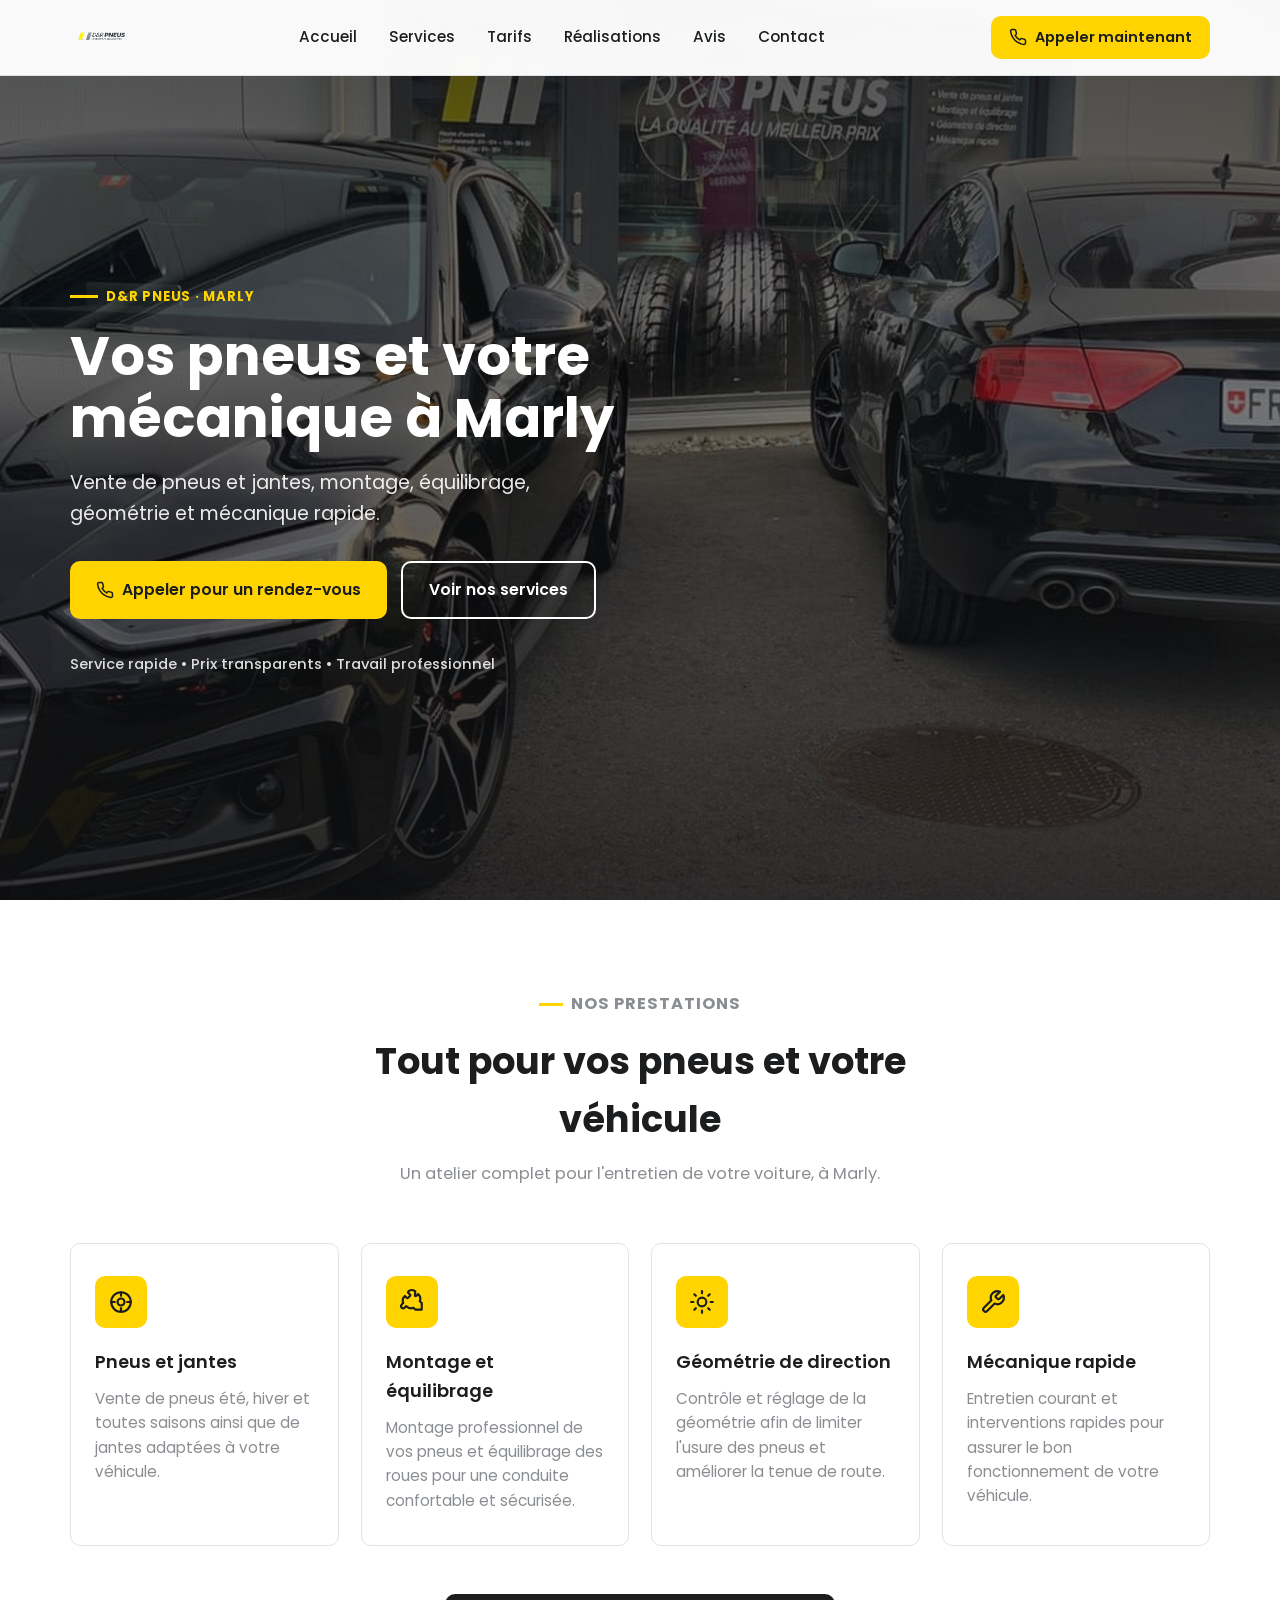
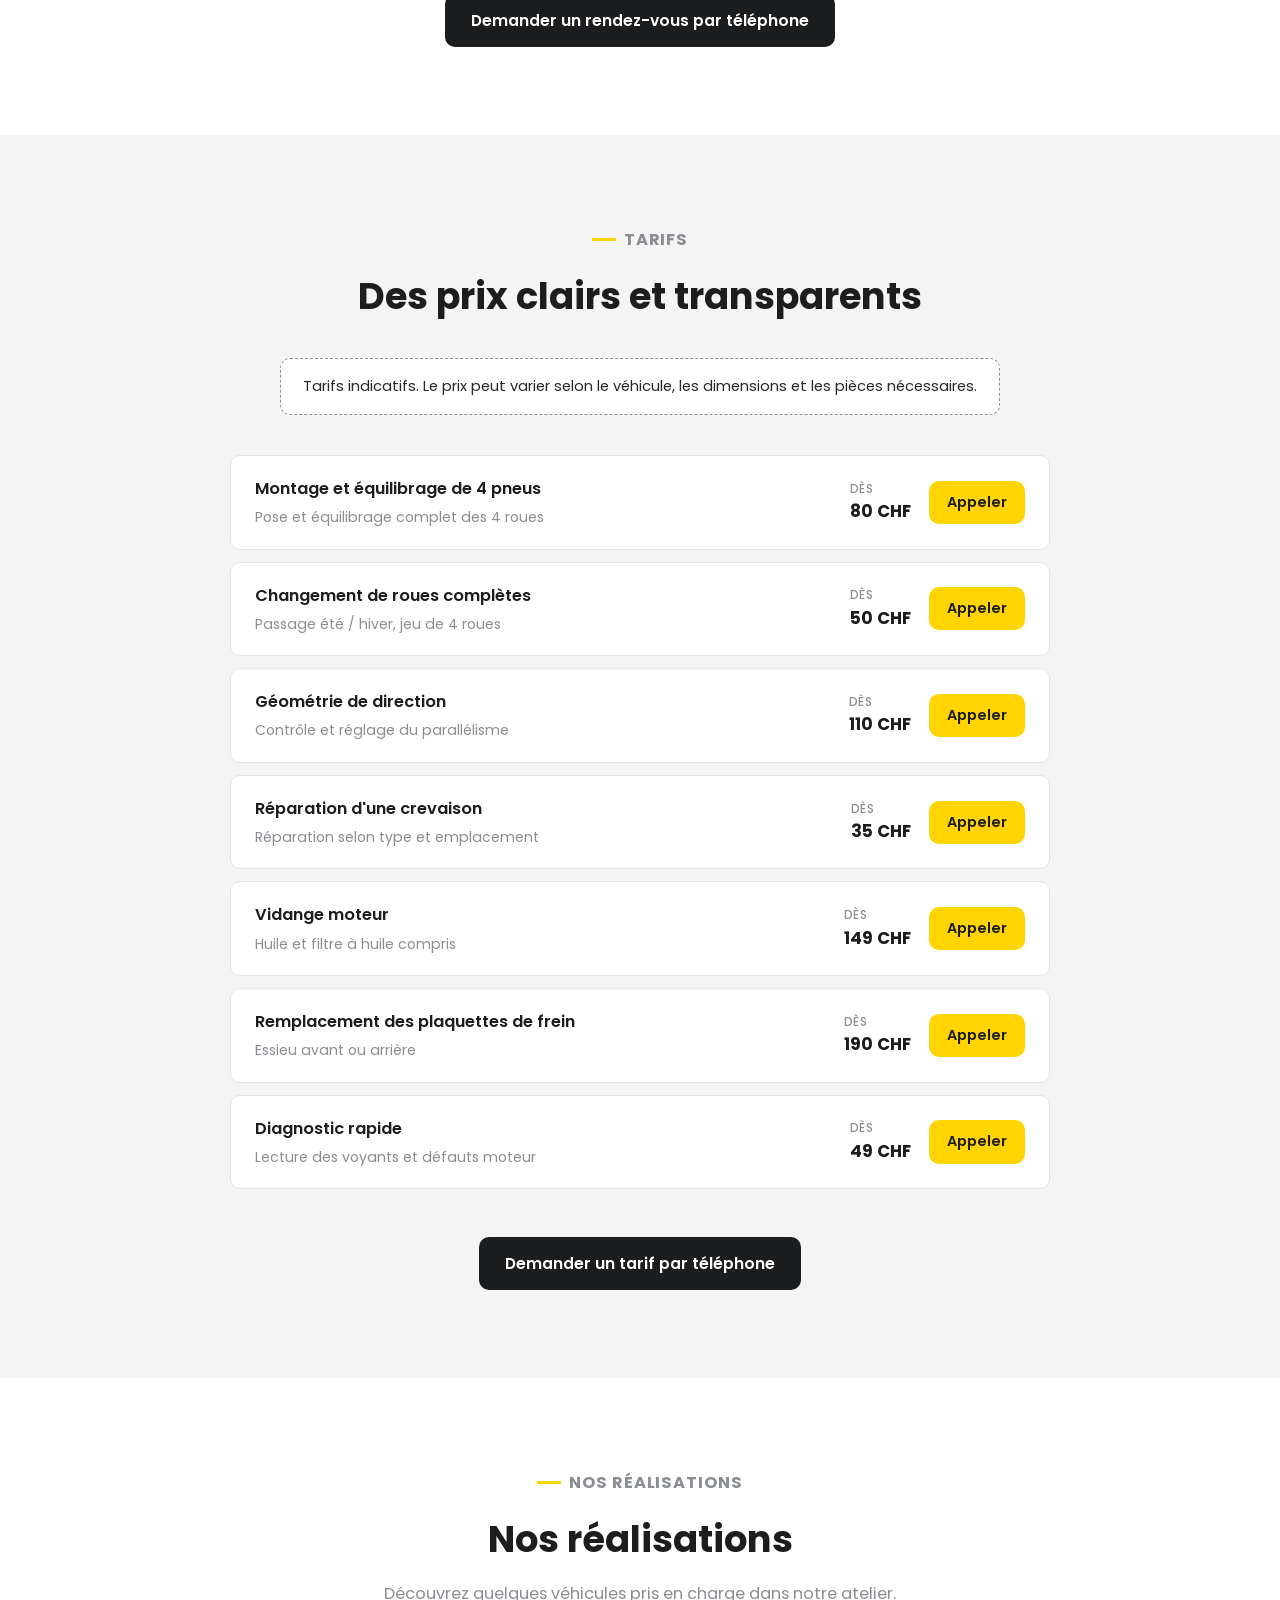
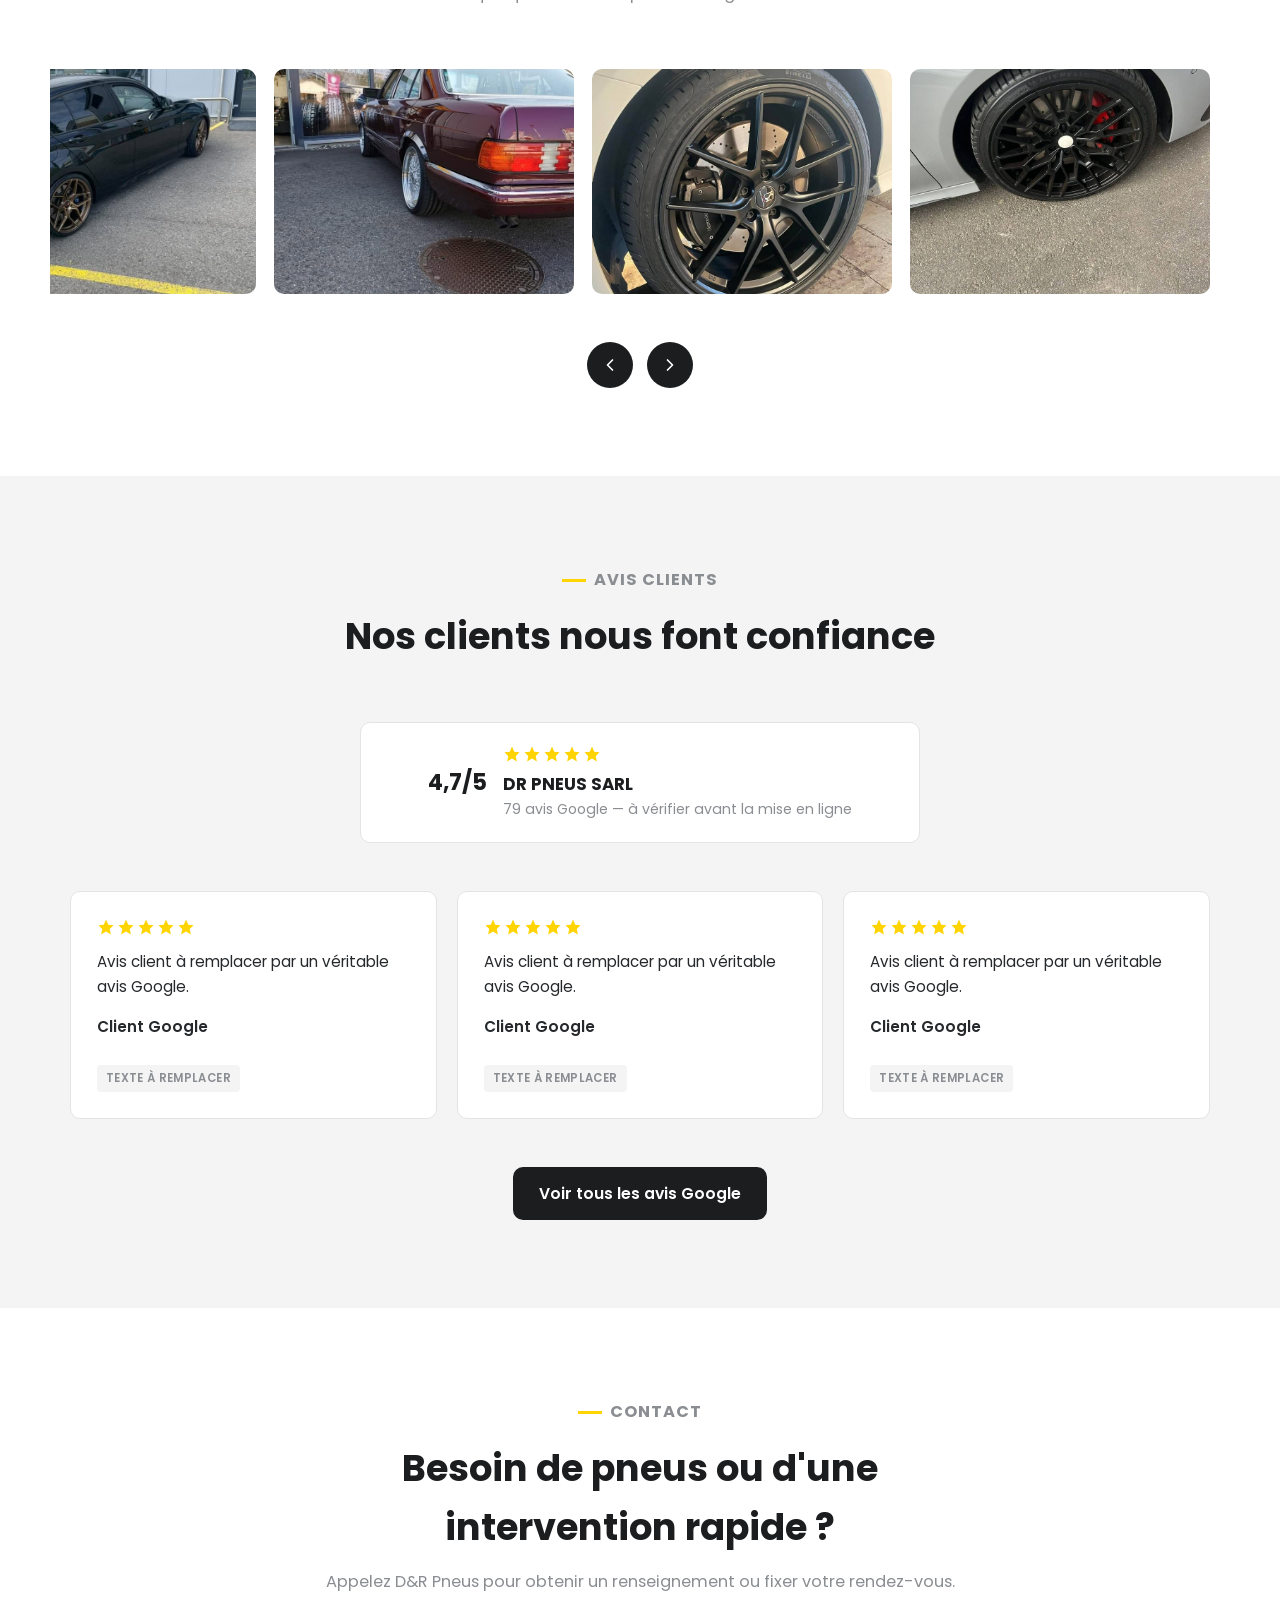
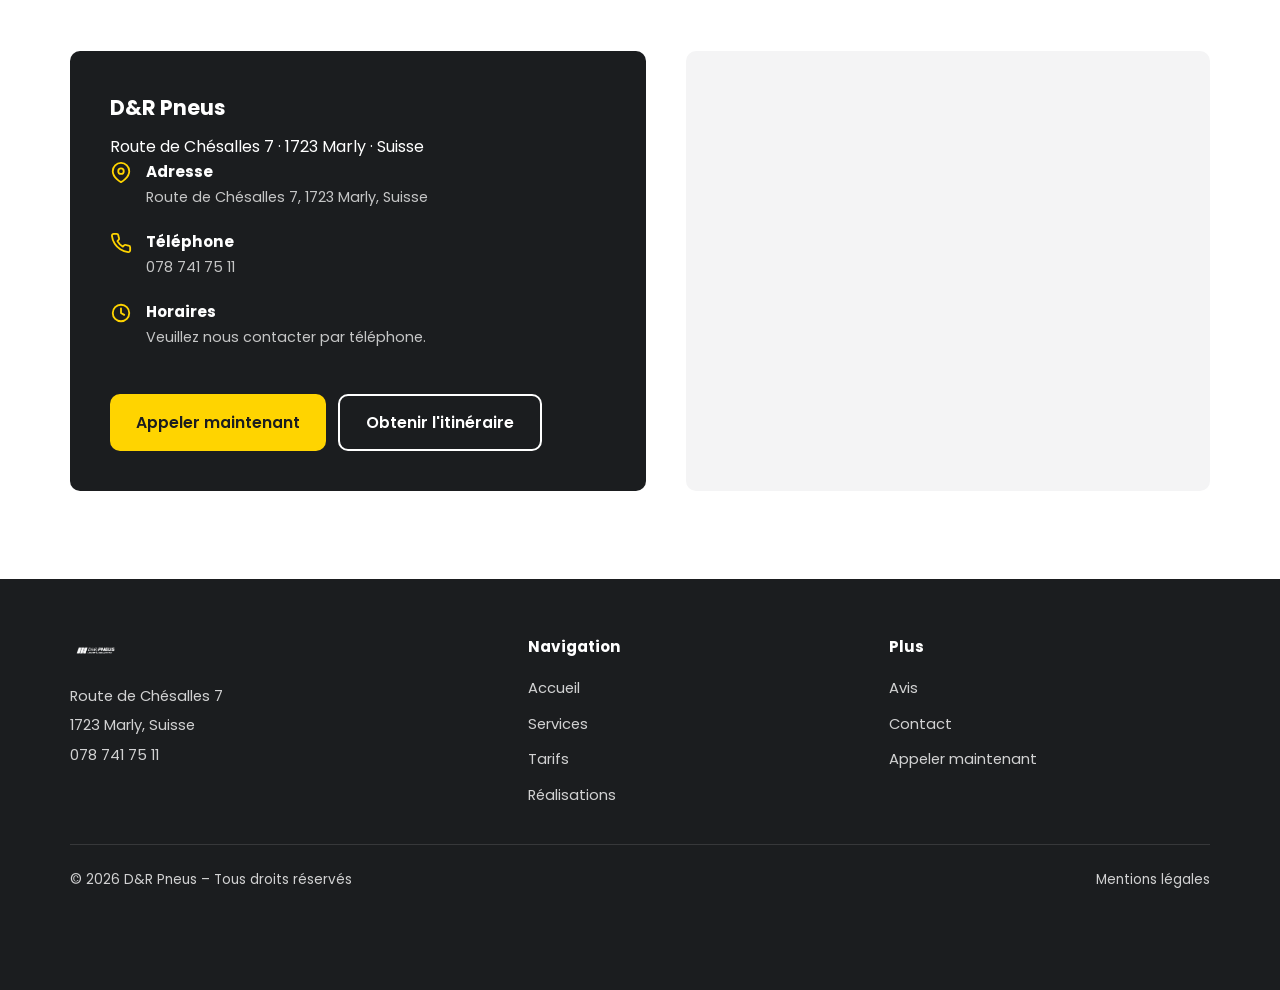
==== index.html @ 3a419ec5 "Add files via upload" ====
<!DOCTYPE html>
<html lang="fr">
<head>
  <meta charset="UTF-8">
  <meta name="viewport" content="width=device-width, initial-scale=1.0">

  <!-- ===================== SEO ===================== -->
  <title>D&amp;R Pneus Marly | Pneus, jantes, géométrie et mécanique</title>
  <meta name="description" content="D&R Pneus à Marly : vente de pneus et jantes, montage, équilibrage, géométrie de direction et mécanique rapide. Appelez pour prendre rendez-vous.">
  <meta name="robots" content="index, follow">
  <link rel="canonical" href="https://www.dr-pneus.ch/">

  <!-- Open Graph -->
  <meta property="og:type" content="business.business">
  <meta property="og:title" content="D&R Pneus Marly | Pneus, jantes, géométrie et mécanique">
  <meta property="og:description" content="Vente de pneus et jantes, montage, équilibrage, géométrie de direction et mécanique rapide à Marly (Fribourg).">
  <meta property="og:image" content="assets/images/atelier-dr-pneus.jpg">
  <meta property="og:locale" content="fr_CH">

  <!-- Favicon (à remplacer si besoin par un fichier dédié) -->
  <link rel="icon" href="assets/images/logo-dr-pneus.png" type="image/png">

  <!-- Polices : Poppins -->
  <link rel="preconnect" href="https://fonts.googleapis.com">
  <link rel="preconnect" href="https://fonts.gstatic.com" crossorigin>
  <link href="https://fonts.googleapis.com/css2?family=Poppins:wght@400;500;600;700&display=swap" rel="stylesheet">

  <link rel="stylesheet" href="styles.css">

  <!-- ===================== Schema.org (référencement local) ===================== -->
  <script type="application/ld+json">
  {
    "@context": "https://schema.org",
    "@type": "TireShop",
    "name": "D&R Pneus",
    "image": "assets/images/atelier-dr-pneus.jpg",
    "telephone": "+41787417511",
    "priceRange": "$$",
    "address": {
      "@type": "PostalAddress",
      "streetAddress": "Route de Chésalles 7",
      "postalCode": "1723",
      "addressLocality": "Marly",
      "addressCountry": "CH"
    },
    "areaServed": [
      { "@type": "City", "name": "Marly" },
      { "@type": "City", "name": "Fribourg" }
    ],
    "makesOffer": [
      { "@type": "Offer", "itemOffered": { "@type": "Service", "name": "Vente de pneus et jantes" } },
      { "@type": "Offer", "itemOffered": { "@type": "Service", "name": "Montage et équilibrage" } },
      { "@type": "Offer", "itemOffered": { "@type": "Service", "name": "Géométrie de direction" } },
      { "@type": "Offer", "itemOffered": { "@type": "Service", "name": "Mécanique rapide" } }
    ]
  }
  </script>
</head>
<body>

  <a href="#main" class="skip-link">Aller au contenu</a>

  <!-- ===================== EN-TÊTE ===================== -->
  <header class="site-header">
    <div class="container header-inner">
      <a href="#accueil" class="logo-link" aria-label="D&R Pneus - Accueil">
        <img src="assets/images/logo-dr-pneus.png" alt="Logo D&R Pneus - La qualité au meilleur prix" class="logo-img">
      </a>

      <nav class="main-nav" aria-label="Navigation principale">
        <a href="#accueil">Accueil</a>
        <a href="#services">Services</a>
        <a href="#tarifs">Tarifs</a>
        <a href="#realisations">Réalisations</a>
        <a href="#avis">Avis</a>
        <a href="#contact">Contact</a>
      </nav>

      <div class="header-actions">
        <a href="tel:+41787417511" class="btn btn-primary btn-small">
          <svg viewBox="0 0 24 24" fill="none" stroke="currentColor" stroke-width="2" stroke-linecap="round" stroke-linejoin="round"><path d="M22 16.92v3a2 2 0 0 1-2.18 2 19.79 19.79 0 0 1-8.63-3.07 19.5 19.5 0 0 1-6-6 19.79 19.79 0 0 1-3.07-8.67A2 2 0 0 1 4.11 2h3a2 2 0 0 1 2 1.72c.127.96.361 1.903.7 2.81a2 2 0 0 1-.45 2.11L8.09 9.91a16 16 0 0 0 6 6l1.27-1.27a2 2 0 0 1 2.11-.45c.907.339 1.85.573 2.81.7A2 2 0 0 1 22 16.92z"/></svg>
          Appeler maintenant
        </a>
        <button class="menu-toggle" id="menuToggle" aria-label="Ouvrir le menu" aria-expanded="false" aria-controls="mobileNav">
          <svg viewBox="0 0 24 24" fill="none" stroke="currentColor" stroke-width="2" stroke-linecap="round" stroke-linejoin="round"><line x1="3" y1="12" x2="21" y2="12"/><line x1="3" y1="6" x2="21" y2="6"/><line x1="3" y1="18" x2="21" y2="18"/></svg>
        </button>
      </div>
    </div>
  </header>

  <!-- Menu mobile plein écran -->
  <nav class="mobile-nav" id="mobileNav" aria-label="Navigation mobile">
    <ul>
      <li><a href="#accueil" class="mobile-nav-link">Accueil</a></li>
      <li><a href="#services" class="mobile-nav-link">Services</a></li>
      <li><a href="#tarifs" class="mobile-nav-link">Tarifs</a></li>
      <li><a href="#realisations" class="mobile-nav-link">Réalisations</a></li>
      <li><a href="#avis" class="mobile-nav-link">Avis</a></li>
      <li><a href="#contact" class="mobile-nav-link">Contact</a></li>
    </ul>
    <a href="tel:+41787417511" class="btn btn-primary btn-full">Prendre rendez-vous</a>
  </nav>

  <main id="main">

    <!-- ===================== 2. ACCUEIL / HERO ===================== -->
    <section class="hero" id="accueil">
      <div class="container">
        <div class="hero-content">
          <p class="hero-eyebrow">D&amp;R Pneus · Marly</p>
          <h1>Vos pneus et votre mécanique à Marly</h1>
          <p class="subtitle">Vente de pneus et jantes, montage, équilibrage, géométrie et mécanique rapide.</p>

          <div class="hero-buttons">
            <a href="tel:+41787417511" class="btn btn-primary">
              <svg viewBox="0 0 24 24" fill="none" stroke="currentColor" stroke-width="2" stroke-linecap="round" stroke-linejoin="round"><path d="M22 16.92v3a2 2 0 0 1-2.18 2 19.79 19.79 0 0 1-8.63-3.07 19.5 19.5 0 0 1-6-6 19.79 19.79 0 0 1-3.07-8.67A2 2 0 0 1 4.11 2h3a2 2 0 0 1 2 1.72c.127.96.361 1.903.7 2.81a2 2 0 0 1-.45 2.11L8.09 9.91a16 16 0 0 0 6 6l1.27-1.27a2 2 0 0 1 2.11-.45c.907.339 1.85.573 2.81.7A2 2 0 0 1 22 16.92z"/></svg>
              Appeler pour un rendez-vous
            </a>
            <a href="#services" class="btn btn-outline">Voir nos services</a>
          </div>

          <p class="hero-trust">Service rapide • Prix transparents • Travail professionnel</p>
        </div>
      </div>
    </section>

    <!-- ===================== 3. SERVICES ===================== -->
    <section class="section" id="services">
      <div class="container">
        <div class="section-header">
          <p class="section-eyebrow">Nos prestations</p>
          <h2>Tout pour vos pneus et votre véhicule</h2>
          <p>Un atelier complet pour l'entretien de votre voiture, à Marly.</p>
        </div>

        <div class="services-grid">

          <div class="service-card">
            <div class="service-icon">
              <svg viewBox="0 0 24 24" fill="none" stroke="currentColor" stroke-width="2" stroke-linecap="round" stroke-linejoin="round"><circle cx="12" cy="12" r="9"/><circle cx="12" cy="12" r="3.2"/><line x1="12" y1="3" x2="12" y2="6.3"/><line x1="12" y1="17.7" x2="12" y2="21"/><line x1="3" y1="12" x2="6.3" y2="12"/><line x1="17.7" y1="12" x2="21" y2="12"/></svg>
            </div>
            <h3>Pneus et jantes</h3>
            <p>Vente de pneus été, hiver et toutes saisons ainsi que de jantes adaptées à votre véhicule.</p>
          </div>

          <div class="service-card">
            <div class="service-icon">
              <svg viewBox="0 0 24 24" fill="none" stroke="currentColor" stroke-width="2" stroke-linecap="round" stroke-linejoin="round"><path d="M14.7 6.3a1 1 0 0 0 1.4 0l1.6-1.6a6 6 0 0 1 1.5 6.6L21 13v6h-6l-1.7-1.7a6 6 0 0 1-6.6-1.5L5.1 17.4a2 2 0 0 1-2.8-2.8l1.6-1.6a6 6 0 0 1 1.5-6.6L7.1 8a1 1 0 0 0 1.4 0l1.6-1.6a1 1 0 0 0 0-1.4L8.7 3.6a1 1 0 0 1 0-1.4 4.7 4.7 0 0 1 6.3 0z"/></svg>
            </div>
            <h3>Montage et équilibrage</h3>
            <p>Montage professionnel de vos pneus et équilibrage des roues pour une conduite confortable et sécurisée.</p>
          </div>

          <div class="service-card">
            <div class="service-icon">
              <svg viewBox="0 0 24 24" fill="none" stroke="currentColor" stroke-width="2" stroke-linecap="round" stroke-linejoin="round"><path d="M12 2v2"/><path d="M12 20v2"/><path d="M4.9 4.9l1.4 1.4"/><path d="M17.7 17.7l1.4 1.4"/><path d="M2 12h2"/><path d="M20 12h2"/><path d="M4.9 19.1l1.4-1.4"/><path d="M17.7 6.3l1.4-1.4"/><circle cx="12" cy="12" r="4"/></svg>
            </div>
            <h3>Géométrie de direction</h3>
            <p>Contrôle et réglage de la géométrie afin de limiter l'usure des pneus et améliorer la tenue de route.</p>
          </div>

          <div class="service-card">
            <div class="service-icon">
              <svg viewBox="0 0 24 24" fill="none" stroke="currentColor" stroke-width="2" stroke-linecap="round" stroke-linejoin="round"><path d="M14.7 6.3a1 1 0 0 0 0 1.4l1.6 1.6a1 1 0 0 0 1.4 0l3.77-3.77a6 6 0 0 1-7.94 7.94l-6.91 6.91a2.12 2.12 0 0 1-3-3l6.91-6.91a6 6 0 0 1 7.94-7.94l-3.76 3.76z"/></svg>
            </div>
            <h3>Mécanique rapide</h3>
            <p>Entretien courant et interventions rapides pour assurer le bon fonctionnement de votre véhicule.</p>
          </div>

        </div>

        <div class="section-footer-cta">
          <a href="tel:+41787417511" class="btn btn-dark">Demander un rendez-vous par téléphone</a>
        </div>
      </div>
    </section>

    <!-- ===================== 4. TARIFS ===================== -->
    <!--
      MODIFIER LES TARIFS ICI :
      Chaque prestation est une "pricing-item". Il suffit de changer le texte
      dans <h3>, <p> et <span class="pricing-price"> pour mettre à jour un prix.
    -->
    <section class="section section-alt" id="tarifs">
      <div class="container">
        <div class="section-header">
          <p class="section-eyebrow">Tarifs</p>
          <h2>Des prix clairs et transparents</h2>
        </div>

        <p class="pricing-note">Tarifs indicatifs. Le prix peut varier selon le véhicule, les dimensions et les pièces nécessaires.</p>

        <div class="pricing-list">

          <div class="pricing-item">
            <div class="pricing-item-info">
              <h3>Montage et équilibrage de 4 pneus</h3>
              <p>Pose et équilibrage complet des 4 roues</p>
            </div>
            <div class="pricing-item-right">
              <div class="pricing-price"><span>Dès</span>80 CHF</div>
              <a href="tel:+41787417511" class="btn btn-primary btn-small">Appeler</a>
            </div>
          </div>

          <div class="pricing-item">
            <div class="pricing-item-info">
              <h3>Changement de roues complètes</h3>
              <p>Passage été / hiver, jeu de 4 roues</p>
            </div>
            <div class="pricing-item-right">
              <div class="pricing-price"><span>Dès</span>50 CHF</div>
              <a href="tel:+41787417511" class="btn btn-primary btn-small">Appeler</a>
            </div>
          </div>

          <div class="pricing-item">
            <div class="pricing-item-info">
              <h3>Géométrie de direction</h3>
              <p>Contrôle et réglage du parallélisme</p>
            </div>
            <div class="pricing-item-right">
              <div class="pricing-price"><span>Dès</span>110 CHF</div>
              <a href="tel:+41787417511" class="btn btn-primary btn-small">Appeler</a>
            </div>
          </div>

          <div class="pricing-item">
            <div class="pricing-item-info">
              <h3>Réparation d'une crevaison</h3>
              <p>Réparation selon type et emplacement</p>
            </div>
            <div class="pricing-item-right">
              <div class="pricing-price"><span>Dès</span>35 CHF</div>
              <a href="tel:+41787417511" class="btn btn-primary btn-small">Appeler</a>
            </div>
          </div>

          <div class="pricing-item">
            <div class="pricing-item-info">
              <h3>Vidange moteur</h3>
              <p>Huile et filtre à huile compris</p>
            </div>
            <div class="pricing-item-right">
              <div class="pricing-price"><span>Dès</span>149 CHF</div>
              <a href="tel:+41787417511" class="btn btn-primary btn-small">Appeler</a>
            </div>
          </div>

          <div class="pricing-item">
            <div class="pricing-item-info">
              <h3>Remplacement des plaquettes de frein</h3>
              <p>Essieu avant ou arrière</p>
            </div>
            <div class="pricing-item-right">
              <div class="pricing-price"><span>Dès</span>190 CHF</div>
              <a href="tel:+41787417511" class="btn btn-primary btn-small">Appeler</a>
            </div>
          </div>

          <div class="pricing-item">
            <div class="pricing-item-info">
              <h3>Diagnostic rapide</h3>
              <p>Lecture des voyants et défauts moteur</p>
            </div>
            <div class="pricing-item-right">
              <div class="pricing-price"><span>Dès</span>49 CHF</div>
              <a href="tel:+41787417511" class="btn btn-primary btn-small">Appeler</a>
            </div>
          </div>

        </div>

        <div class="section-footer-cta">
          <a href="tel:+41787417511" class="btn btn-dark">Demander un tarif par téléphone</a>
        </div>
      </div>
    </section>

    <!-- ===================== 5. RÉALISATIONS (slider) ===================== -->
    <!--
      MODIFIER / AJOUTER DES PHOTOS :
      Ajoutez simplement une nouvelle "slide-item" avec une image dans
      assets/images/realisations/. Aucune autre modification n'est nécessaire.
    -->
    <section class="section slider-section" id="realisations">
      <div class="container">
        <div class="section-header">
          <p class="section-eyebrow">Nos réalisations</p>
          <h2>Nos réalisations</h2>
          <p>Découvrez quelques véhicules pris en charge dans notre atelier.</p>
        </div>
      </div>

      <div class="container slider-wrapper">
        <div class="slider-track" id="sliderTrack" tabindex="0" role="region" aria-label="Galerie de réalisations">
          <div class="slide-item"><img src="assets/images/realisations/realisation-01.jpg" alt="Véhicule pris en charge chez D&R Pneus - réalisation 1" loading="lazy" width="600" height="450"></div>
          <div class="slide-item"><img src="assets/images/realisations/realisation-02.jpg" alt="Véhicule pris en charge chez D&R Pneus - réalisation 2" loading="lazy" width="600" height="450"></div>
          <div class="slide-item"><img src="assets/images/realisations/realisation-03.jpg" alt="Véhicule pris en charge chez D&R Pneus - réalisation 3" loading="lazy" width="600" height="450"></div>
          <div class="slide-item"><img src="assets/images/realisations/realisation-04.jpg" alt="Véhicule pris en charge chez D&R Pneus - réalisation 4" loading="lazy" width="600" height="450"></div>
          <div class="slide-item"><img src="assets/images/realisations/realisation-05.jpg" alt="Véhicule pris en charge chez D&R Pneus - réalisation 5" loading="lazy" width="600" height="450"></div>
          <div class="slide-item"><img src="assets/images/realisations/realisation-06.jpg" alt="Véhicule pris en charge chez D&R Pneus - réalisation 6" loading="lazy" width="600" height="450"></div>
          <div class="slide-item"><img src="assets/images/realisations/realisation-07.jpg" alt="Véhicule pris en charge chez D&R Pneus - réalisation 7" loading="lazy" width="600" height="450"></div>
          <div class="slide-item"><img src="assets/images/realisations/realisation-08.jpg" alt="Véhicule pris en charge chez D&R Pneus - réalisation 8" loading="lazy" width="600" height="450"></div>
          <div class="slide-item"><img src="assets/images/realisations/realisation-09.jpg" alt="Véhicule pris en charge chez D&R Pneus - réalisation 9" loading="lazy" width="600" height="450"></div>
          <div class="slide-item"><img src="assets/images/realisations/realisation-10.jpg" alt="Véhicule pris en charge chez D&R Pneus - réalisation 10" loading="lazy" width="600" height="450"></div>
          <div class="slide-item"><img src="assets/images/realisations/realisation-11.jpg" alt="Véhicule pris en charge chez D&R Pneus - réalisation 11" loading="lazy" width="600" height="450"></div>
          <div class="slide-item"><img src="assets/images/realisations/realisation-12.jpg" alt="Véhicule pris en charge chez D&R Pneus - réalisation 12" loading="lazy" width="600" height="450"></div>
          <div class="slide-item"><img src="assets/images/realisations/realisation-13.jpg" alt="Véhicule pris en charge chez D&R Pneus - réalisation 13" loading="lazy" width="600" height="450"></div>
          <div class="slide-item"><img src="assets/images/realisations/realisation-14.jpg" alt="Véhicule pris en charge chez D&R Pneus - réalisation 14" loading="lazy" width="600" height="450"></div>
        </div>

        <div class="slider-arrows">
          <button class="slider-arrow" id="sliderPrev" aria-label="Photo précédente">
            <svg viewBox="0 0 24 24" fill="none" stroke="currentColor" stroke-width="2" stroke-linecap="round" stroke-linejoin="round"><polyline points="15 18 9 12 15 6"/></svg>
          </button>
          <button class="slider-arrow" id="sliderNext" aria-label="Photo suivante">
            <svg viewBox="0 0 24 24" fill="none" stroke="currentColor" stroke-width="2" stroke-linecap="round" stroke-linejoin="round"><polyline points="9 18 15 12 9 6"/></svg>
          </button>
        </div>
      </div>
    </section>

    <!-- ===================== 6. AVIS GOOGLE ===================== -->
    <!--
      MODIFIER LES AVIS GOOGLE :
      Le bloc "reviews-summary" (nom, note, nombre d'avis) et le lien
      GOOGLE_REVIEWS_URL (dans script.js) doivent être vérifiés avant la mise en ligne.
      Les 3 cartes ci-dessous sont des textes temporaires à remplacer par de vrais avis.
    -->
    <section class="section section-alt" id="avis">
      <div class="container">
        <div class="section-header">
          <p class="section-eyebrow">Avis clients</p>
          <h2>Nos clients nous font confiance</h2>
        </div>

        <div class="reviews-summary">
          <div class="reviews-score">4,7/5</div>
          <div>
            <div class="stars" aria-hidden="true">
              <svg viewBox="0 0 24 24" fill="currentColor"><polygon points="12 2 15 9 22 9.5 17 14.5 18.5 22 12 18 5.5 22 7 14.5 2 9.5 9 9"/></svg>
              <svg viewBox="0 0 24 24" fill="currentColor"><polygon points="12 2 15 9 22 9.5 17 14.5 18.5 22 12 18 5.5 22 7 14.5 2 9.5 9 9"/></svg>
              <svg viewBox="0 0 24 24" fill="currentColor"><polygon points="12 2 15 9 22 9.5 17 14.5 18.5 22 12 18 5.5 22 7 14.5 2 9.5 9 9"/></svg>
              <svg viewBox="0 0 24 24" fill="currentColor"><polygon points="12 2 15 9 22 9.5 17 14.5 18.5 22 12 18 5.5 22 7 14.5 2 9.5 9 9"/></svg>
              <svg viewBox="0 0 24 24" fill="currentColor"><polygon points="12 2 15 9 22 9.5 17 14.5 18.5 22 12 18 5.5 22 7 14.5 2 9.5 9 9"/></svg>
            </div>
            <p class="reviews-summary-name">DR PNEUS SARL</p>
            <p class="reviews-summary-sub">79 avis Google — à vérifier avant la mise en ligne</p>
          </div>
        </div>

        <div class="reviews-grid">

          <div class="review-card">
            <div class="stars" aria-hidden="true">
              <svg viewBox="0 0 24 24" fill="currentColor"><polygon points="12 2 15 9 22 9.5 17 14.5 18.5 22 12 18 5.5 22 7 14.5 2 9.5 9 9"/></svg>
              <svg viewBox="0 0 24 24" fill="currentColor"><polygon points="12 2 15 9 22 9.5 17 14.5 18.5 22 12 18 5.5 22 7 14.5 2 9.5 9 9"/></svg>
              <svg viewBox="0 0 24 24" fill="currentColor"><polygon points="12 2 15 9 22 9.5 17 14.5 18.5 22 12 18 5.5 22 7 14.5 2 9.5 9 9"/></svg>
              <svg viewBox="0 0 24 24" fill="currentColor"><polygon points="12 2 15 9 22 9.5 17 14.5 18.5 22 12 18 5.5 22 7 14.5 2 9.5 9 9"/></svg>
              <svg viewBox="0 0 24 24" fill="currentColor"><polygon points="12 2 15 9 22 9.5 17 14.5 18.5 22 12 18 5.5 22 7 14.5 2 9.5 9 9"/></svg>
            </div>
            <p>Avis client à remplacer par un véritable avis Google.</p>
            <p class="review-author">Client Google</p>
            <span class="review-placeholder-tag">Texte à remplacer</span>
          </div>

          <div class="review-card">
            <div class="stars" aria-hidden="true">
              <svg viewBox="0 0 24 24" fill="currentColor"><polygon points="12 2 15 9 22 9.5 17 14.5 18.5 22 12 18 5.5 22 7 14.5 2 9.5 9 9"/></svg>
              <svg viewBox="0 0 24 24" fill="currentColor"><polygon points="12 2 15 9 22 9.5 17 14.5 18.5 22 12 18 5.5 22 7 14.5 2 9.5 9 9"/></svg>
              <svg viewBox="0 0 24 24" fill="currentColor"><polygon points="12 2 15 9 22 9.5 17 14.5 18.5 22 12 18 5.5 22 7 14.5 2 9.5 9 9"/></svg>
              <svg viewBox="0 0 24 24" fill="currentColor"><polygon points="12 2 15 9 22 9.5 17 14.5 18.5 22 12 18 5.5 22 7 14.5 2 9.5 9 9"/></svg>
              <svg viewBox="0 0 24 24" fill="currentColor"><polygon points="12 2 15 9 22 9.5 17 14.5 18.5 22 12 18 5.5 22 7 14.5 2 9.5 9 9"/></svg>
            </div>
            <p>Avis client à remplacer par un véritable avis Google.</p>
            <p class="review-author">Client Google</p>
            <span class="review-placeholder-tag">Texte à remplacer</span>
          </div>

          <div class="review-card">
            <div class="stars" aria-hidden="true">
              <svg viewBox="0 0 24 24" fill="currentColor"><polygon points="12 2 15 9 22 9.5 17 14.5 18.5 22 12 18 5.5 22 7 14.5 2 9.5 9 9"/></svg>
              <svg viewBox="0 0 24 24" fill="currentColor"><polygon points="12 2 15 9 22 9.5 17 14.5 18.5 22 12 18 5.5 22 7 14.5 2 9.5 9 9"/></svg>
              <svg viewBox="0 0 24 24" fill="currentColor"><polygon points="12 2 15 9 22 9.5 17 14.5 18.5 22 12 18 5.5 22 7 14.5 2 9.5 9 9"/></svg>
              <svg viewBox="0 0 24 24" fill="currentColor"><polygon points="12 2 15 9 22 9.5 17 14.5 18.5 22 12 18 5.5 22 7 14.5 2 9.5 9 9"/></svg>
              <svg viewBox="0 0 24 24" fill="currentColor"><polygon points="12 2 15 9 22 9.5 17 14.5 18.5 22 12 18 5.5 22 7 14.5 2 9.5 9 9"/></svg>
            </div>
            <p>Avis client à remplacer par un véritable avis Google.</p>
            <p class="review-author">Client Google</p>
            <span class="review-placeholder-tag">Texte à remplacer</span>
          </div>

        </div>

        <div class="section-footer-cta">
          <a href="#" id="googleReviewsLink" class="btn btn-dark" target="_blank" rel="noopener">Voir tous les avis Google</a>
        </div>
      </div>
    </section>

    <!-- ===================== 7. CONTACT ===================== -->
    <section class="section" id="contact">
      <div class="container">
        <div class="section-header">
          <p class="section-eyebrow">Contact</p>
          <h2>Besoin de pneus ou d'une intervention rapide ?</h2>
          <p>Appelez D&amp;R Pneus pour obtenir un renseignement ou fixer votre rendez-vous.</p>
        </div>

        <div class="contact-grid">

          <div class="contact-info-card">
            <div>
              <h3>D&amp;R Pneus</h3>
              <p>Route de Chésalles 7 · 1723 Marly · Suisse</p>

              <div class="contact-detail">
                <svg viewBox="0 0 24 24" fill="none" stroke="currentColor" stroke-width="2" stroke-linecap="round" stroke-linejoin="round"><path d="M21 10c0 7-9 12-9 12s-9-5-9-12a9 9 0 0 1 18 0z"/><circle cx="12" cy="10" r="3"/></svg>
                <div>
                  <strong>Adresse</strong>
                  <span>Route de Chésalles 7, 1723 Marly, Suisse</span>
                </div>
              </div>

              <div class="contact-detail">
                <svg viewBox="0 0 24 24" fill="none" stroke="currentColor" stroke-width="2" stroke-linecap="round" stroke-linejoin="round"><path d="M22 16.92v3a2 2 0 0 1-2.18 2 19.79 19.79 0 0 1-8.63-3.07 19.5 19.5 0 0 1-6-6 19.79 19.79 0 0 1-3.07-8.67A2 2 0 0 1 4.11 2h3a2 2 0 0 1 2 1.72c.127.96.361 1.903.7 2.81a2 2 0 0 1-.45 2.11L8.09 9.91a16 16 0 0 0 6 6l1.27-1.27a2 2 0 0 1 2.11-.45c.907.339 1.85.573 2.81.7A2 2 0 0 1 22 16.92z"/></svg>
                <div>
                  <strong>Téléphone</strong>
                  <span>078 741 75 11</span>
                </div>
              </div>

              <!-- MODIFIER LES HORAIRES ICI -->
              <div class="contact-detail">
                <svg viewBox="0 0 24 24" fill="none" stroke="currentColor" stroke-width="2" stroke-linecap="round" stroke-linejoin="round"><circle cx="12" cy="12" r="9"/><polyline points="12 7 12 12 15.5 14"/></svg>
                <div>
                  <strong>Horaires</strong>
                  <span>Veuillez nous contacter par téléphone.</span>
                </div>
              </div>
            </div>

            <div class="contact-buttons">
              <a href="tel:+41787417511" class="btn btn-primary">Appeler maintenant</a>
              <a href="https://www.google.com/maps/dir/?api=1&destination=Route+de+Ch%C3%A9salles+7%2C+1723+Marly%2C+Suisse" target="_blank" rel="noopener" class="btn btn-outline">Obtenir l'itinéraire</a>
            </div>
          </div>

          <div class="contact-media">
            <!-- Carte Google Maps intégrée : remplacer la valeur src par l'URL d'intégration officielle du garage si besoin -->
            <iframe
              class="contact-map-frame"
              title="Localisation de D&R Pneus sur Google Maps"
              src="https://www.google.com/maps?q=Route+de+Ch%C3%A9salles+7,+1723+Marly,+Suisse&output=embed"
              loading="lazy"
              referrerpolicy="no-referrer-when-downgrade">
            </iframe>
          </div>

        </div>
      </div>
    </section>

  </main>

  <!-- ===================== 8. PIED DE PAGE ===================== -->
  <footer class="site-footer">
    <div class="container">
      <div class="footer-grid">

        <div class="footer-col footer-address">
          <img src="assets/images/logo-dr-pneus.png" alt="Logo D&R Pneus" class="footer-logo">
          <p>Route de Chésalles 7</p>
          <p>1723 Marly, Suisse</p>
          <p>078 741 75 11</p>
        </div>

        <div class="footer-col">
          <h4>Navigation</h4>
          <ul>
            <li><a href="#accueil">Accueil</a></li>
            <li><a href="#services">Services</a></li>
            <li><a href="#tarifs">Tarifs</a></li>
            <li><a href="#realisations">Réalisations</a></li>
          </ul>
        </div>

        <div class="footer-col">
          <h4>Plus</h4>
          <ul>
            <li><a href="#avis">Avis</a></li>
            <li><a href="#contact">Contact</a></li>
            <li><a href="tel:+41787417511">Appeler maintenant</a></li>
          </ul>
        </div>

      </div>

      <div class="footer-bottom">
        <p>© <span id="currentYear"></span> D&amp;R Pneus – Tous droits réservés</p>
        <a href="mentions-legales.html">Mentions légales</a>
      </div>
    </div>
  </footer>

  <!-- ===================== Bouton d'appel fixe (mobile) ===================== -->
  <div class="mobile-call-bar">
    <a href="tel:+41787417511" class="btn btn-primary btn-full">
      <svg viewBox="0 0 24 24" fill="none" stroke="currentColor" stroke-width="2" stroke-linecap="round" stroke-linejoin="round"><path d="M22 16.92v3a2 2 0 0 1-2.18 2 19.79 19.79 0 0 1-8.63-3.07 19.5 19.5 0 0 1-6-6 19.79 19.79 0 0 1-3.07-8.67A2 2 0 0 1 4.11 2h3a2 2 0 0 1 2 1.72c.127.96.361 1.903.7 2.81a2 2 0 0 1-.45 2.11L8.09 9.91a16 16 0 0 0 6 6l1.27-1.27a2 2 0 0 1 2.11-.45c.907.339 1.85.573 2.81.7A2 2 0 0 1 22 16.92z"/></svg>
      Appeler D&amp;R Pneus
    </a>
  </div>

  <script src="script.js"></script>
</body>
</html>
---- styles.css ----
/* ==========================================================================
   D&R PNEUS - Feuille de style principale
   Couleurs de marque : jaune vif, blanc, gris anthracite, gris clair
   ========================================================================== */

/* ---------- Variables globales (faciles à modifier) ---------- */
:root {
  --color-yellow: #FFD400;
  --color-yellow-dark: #E6BF00;
  --color-white: #FFFFFF;
  --color-dark: #1B1D1F;        /* anthracite / noir profond */
  --color-dark-soft: #26292C;   /* anthracite légèrement plus clair */
  --color-gray-light: #F4F4F5;  /* fond gris clair */
  --color-gray-mid: #8A8D91;    /* texte secondaire */
  --color-border: #E4E4E7;

  --font-main: 'Poppins', -apple-system, BlinkMacSystemFont, 'Segoe UI', sans-serif;

  --radius: 10px;
  --shadow: 0 8px 24px rgba(0, 0, 0, 0.08);
  --header-height: 76px;

  --max-width: 1180px;
}

/* ---------- Reset ---------- */
* {
  margin: 0;
  padding: 0;
  box-sizing: border-box;
}

html {
  scroll-behavior: smooth;
  scroll-padding-top: var(--header-height);
}

body {
  font-family: var(--font-main);
  color: var(--color-dark);
  background-color: var(--color-white);
  line-height: 1.6;
  -webkit-font-smoothing: antialiased;
}

img {
  max-width: 100%;
  display: block;
}

a {
  color: inherit;
  text-decoration: none;
}

ul {
  list-style: none;
}

button {
  font-family: inherit;
  cursor: pointer;
  border: none;
}

.container {
  width: 100%;
  max-width: var(--max-width);
  margin: 0 auto;
  padding: 0 20px;
}

/* Respect des préférences de mouvement réduit */
@media (prefers-reduced-motion: reduce) {
  html {
    scroll-behavior: auto;
  }
  * {
    animation-duration: 0.01ms !important;
    animation-iteration-count: 1 !important;
    transition-duration: 0.01ms !important;
  }
}

/* Accessibilité : focus visible clair */
a:focus-visible,
button:focus-visible {
  outline: 3px solid var(--color-yellow);
  outline-offset: 2px;
}

/* Lien d'accès rapide au contenu (accessibilité clavier) */
.skip-link {
  position: absolute;
  left: -9999px;
  top: 0;
  background: var(--color-yellow);
  color: var(--color-dark);
  padding: 10px 16px;
  z-index: 1000;
  font-weight: 600;
}
.skip-link:focus {
  left: 10px;
  top: 10px;
}

/* ---------- Boutons ---------- */
.btn {
  display: inline-flex;
  align-items: center;
  justify-content: center;
  gap: 8px;
  padding: 14px 26px;
  border-radius: var(--radius);
  font-weight: 600;
  font-size: 0.98rem;
  transition: transform 0.15s ease, box-shadow 0.15s ease, background-color 0.15s ease;
  white-space: nowrap;
}

.btn svg {
  width: 18px;
  height: 18px;
  flex-shrink: 0;
}

.btn-primary {
  background-color: var(--color-yellow);
  color: var(--color-dark);
}
.btn-primary:hover {
  background-color: var(--color-yellow-dark);
  transform: translateY(-1px);
}

.btn-outline {
  background-color: transparent;
  color: var(--color-white);
  border: 2px solid var(--color-white);
}
.btn-outline:hover {
  background-color: var(--color-white);
  color: var(--color-dark);
}

.btn-dark {
  background-color: var(--color-dark);
  color: var(--color-white);
}
.btn-dark:hover {
  background-color: var(--color-dark-soft);
  transform: translateY(-1px);
}

.btn-small {
  padding: 10px 18px;
  font-size: 0.9rem;
}

.btn-full {
  width: 100%;
}

/* ---------- En-tête (header) ---------- */
.site-header {
  position: fixed;
  top: 0;
  left: 0;
  width: 100%;
  height: var(--header-height);
  background-color: rgba(255, 255, 255, 0.97);
  border-bottom: 1px solid var(--color-border);
  z-index: 900;
  backdrop-filter: blur(6px);
}

.header-inner {
  display: flex;
  align-items: center;
  justify-content: space-between;
  height: 100%;
}

.logo-link {
  display: flex;
  align-items: center;
  height: 100%;
}

.logo-img {
  height: 42px;
  width: auto;
}

/* Navigation principale (desktop) */
.main-nav {
  display: flex;
  align-items: center;
  gap: 4px;
}

.main-nav a {
  padding: 10px 14px;
  font-weight: 500;
  font-size: 0.95rem;
  border-radius: 6px;
  transition: background-color 0.15s ease, color 0.15s ease;
}

.main-nav a:hover {
  background-color: var(--color-gray-light);
}

.header-actions {
  display: flex;
  align-items: center;
  gap: 12px;
}

/* Bouton menu mobile (hamburger) */
.menu-toggle {
  display: none;
  background: none;
  width: 44px;
  height: 44px;
  align-items: center;
  justify-content: center;
  border-radius: 8px;
}
.menu-toggle:hover {
  background-color: var(--color-gray-light);
}
.menu-toggle svg {
  width: 26px;
  height: 26px;
}

/* Menu mobile (plein écran) */
.mobile-nav {
  position: fixed;
  top: var(--header-height);
  left: 0;
  width: 100%;
  height: calc(100% - var(--header-height));
  background-color: var(--color-white);
  z-index: 850;
  transform: translateX(100%);
  transition: transform 0.25s ease;
  overflow-y: auto;
}
.mobile-nav.is-open {
  transform: translateX(0);
}
.mobile-nav ul {
  padding: 24px;
  display: flex;
  flex-direction: column;
  gap: 4px;
}
.mobile-nav a {
  display: block;
  padding: 16px 12px;
  font-size: 1.15rem;
  font-weight: 600;
  border-bottom: 1px solid var(--color-border);
}
.mobile-nav .btn {
  margin: 20px 12px 0;
}

/* ---------- Section Hero (Accueil) ---------- */
.hero {
  position: relative;
  min-height: 100vh;
  display: flex;
  align-items: center;
  padding-top: var(--header-height);
  background-image: linear-gradient(180deg, rgba(15, 16, 18, 0.72) 0%, rgba(15, 16, 18, 0.55) 45%, rgba(15, 16, 18, 0.85) 100%), url('assets/images/atelier-dr-pneus.jpg');
  background-size: cover;
  background-position: center;
  color: var(--color-white);
}

.hero-content {
  max-width: 720px;
  padding: 60px 0 80px;
}

.hero-eyebrow {
  display: inline-flex;
  align-items: center;
  gap: 8px;
  color: var(--color-yellow);
  font-weight: 700;
  letter-spacing: 0.06em;
  text-transform: uppercase;
  font-size: 0.82rem;
  margin-bottom: 18px;
}

.hero-eyebrow::before {
  content: "";
  width: 28px;
  height: 3px;
  background-color: var(--color-yellow);
  display: inline-block;
}

.hero h1 {
  font-size: clamp(2.1rem, 5vw, 3.4rem);
  font-weight: 700;
  line-height: 1.15;
  margin-bottom: 18px;
}

.hero p.subtitle {
  font-size: clamp(1rem, 2vw, 1.2rem);
  color: rgba(255, 255, 255, 0.9);
  margin-bottom: 32px;
  max-width: 560px;
}

.hero-buttons {
  display: flex;
  flex-wrap: wrap;
  gap: 14px;
  margin-bottom: 34px;
}

.hero-trust {
  display: flex;
  flex-wrap: wrap;
  gap: 8px 16px;
  font-size: 0.92rem;
  color: rgba(255, 255, 255, 0.85);
  font-weight: 500;
}

/* ---------- Titres de section (communs) ---------- */
.section {
  padding: 88px 0;
}

.section-alt {
  background-color: var(--color-gray-light);
}

.section-dark {
  background-color: var(--color-dark);
  color: var(--color-white);
}

.section-header {
  text-align: center;
  max-width: 640px;
  margin: 0 auto 56px;
}

.section-eyebrow {
  display: inline-flex;
  align-items: center;
  gap: 8px;
  color: var(--color-yellow-dark);
  font-weight: 700;
  letter-spacing: 0.06em;
  text-transform: uppercase;
  font-size: 0.8rem;
  margin-bottom: 14px;
}

.section-dark .section-eyebrow {
  color: var(--color-yellow);
}

.section-eyebrow::before {
  content: "";
  width: 24px;
  height: 3px;
  background-color: var(--color-yellow);
  display: inline-block;
}

.section-header h2 {
  font-size: clamp(1.6rem, 3.5vw, 2.3rem);
  font-weight: 700;
  margin-bottom: 12px;
}

.section-header p {
  color: var(--color-gray-mid);
  font-size: 1.02rem;
}

.section-dark .section-header p {
  color: rgba(255, 255, 255, 0.75);
}

.section-footer-cta {
  text-align: center;
  margin-top: 48px;
}

/* ---------- Services ---------- */
.services-grid {
  display: grid;
  grid-template-columns: repeat(4, 1fr);
  gap: 22px;
}

.service-card {
  background-color: var(--color-white);
  border: 1px solid var(--color-border);
  border-radius: var(--radius);
  padding: 32px 24px;
  text-align: left;
  transition: transform 0.15s ease, box-shadow 0.15s ease, border-color 0.15s ease;
}

.service-card:hover {
  transform: translateY(-4px);
  box-shadow: var(--shadow);
  border-color: transparent;
}

.service-icon {
  width: 52px;
  height: 52px;
  border-radius: 10px;
  background-color: var(--color-yellow);
  display: flex;
  align-items: center;
  justify-content: center;
  margin-bottom: 20px;
}

.service-icon svg {
  width: 26px;
  height: 26px;
  color: var(--color-dark);
}

.service-card h3 {
  font-size: 1.12rem;
  font-weight: 600;
  margin-bottom: 10px;
}

.service-card p {
  color: var(--color-gray-mid);
  font-size: 0.95rem;
}

/* ---------- Tarifs ---------- */
.pricing-note {
  background-color: var(--color-white);
  border: 1px dashed var(--color-gray-mid);
  border-radius: var(--radius);
  padding: 16px 20px;
  text-align: center;
  font-size: 0.92rem;
  color: var(--color-dark-soft);
  max-width: 720px;
  margin: -24px auto 40px;
}

.pricing-list {
  display: flex;
  flex-direction: column;
  gap: 12px;
  max-width: 820px;
  margin: 0 auto;
}

.pricing-item {
  display: flex;
  align-items: center;
  justify-content: space-between;
  gap: 20px;
  background-color: var(--color-white);
  border: 1px solid var(--color-border);
  border-radius: var(--radius);
  padding: 20px 24px;
}

.pricing-item-info h3 {
  font-size: 1.02rem;
  font-weight: 600;
  margin-bottom: 4px;
}

.pricing-item-info p {
  font-size: 0.88rem;
  color: var(--color-gray-mid);
}

.pricing-item-right {
  display: flex;
  align-items: center;
  gap: 18px;
  flex-shrink: 0;
}

.pricing-price {
  font-weight: 700;
  font-size: 1.05rem;
  color: var(--color-dark);
  white-space: nowrap;
}

.pricing-price span {
  display: block;
  font-size: 0.72rem;
  font-weight: 500;
  color: var(--color-gray-mid);
  text-transform: uppercase;
  letter-spacing: 0.03em;
}

/* ---------- Réalisations (slider) ---------- */
.slider-section {
  overflow: hidden;
}

.slider-wrapper {
  position: relative;
}

.slider-track {
  display: flex;
  gap: 18px;
  overflow-x: auto;
  scroll-snap-type: x mandatory;
  padding: 6px 20px 20px;
  margin: 0 -20px;
  scrollbar-width: thin;
  scrollbar-color: var(--color-yellow) var(--color-gray-light);
  -webkit-overflow-scrolling: touch;
}

.slider-track::-webkit-scrollbar {
  height: 8px;
}
.slider-track::-webkit-scrollbar-track {
  background: var(--color-gray-light);
  border-radius: 8px;
}
.slider-track::-webkit-scrollbar-thumb {
  background: var(--color-yellow);
  border-radius: 8px;
}

.slide-item {
  flex: 0 0 auto;
  width: 300px;
  aspect-ratio: 4 / 3;
  border-radius: var(--radius);
  overflow: hidden;
  scroll-snap-align: start;
  background-color: var(--color-gray-light);
}

.slide-item img {
  width: 100%;
  height: 100%;
  object-fit: cover;
}

.slider-arrows {
  display: flex;
  justify-content: center;
  gap: 14px;
  margin-top: 28px;
}

.slider-arrow {
  width: 46px;
  height: 46px;
  border-radius: 50%;
  background-color: var(--color-dark);
  color: var(--color-white);
  display: flex;
  align-items: center;
  justify-content: center;
  transition: background-color 0.15s ease;
}
.slider-arrow:hover {
  background-color: var(--color-yellow);
  color: var(--color-dark);
}
.slider-arrow svg {
  width: 20px;
  height: 20px;
}

/* ---------- Avis Google ---------- */
.reviews-summary {
  display: flex;
  flex-wrap: wrap;
  align-items: center;
  justify-content: center;
  gap: 16px;
  background-color: var(--color-white);
  border: 1px solid var(--color-border);
  border-radius: var(--radius);
  padding: 22px 30px;
  max-width: 560px;
  margin: 0 auto 48px;
  text-align: left;
}

.reviews-summary-name {
  font-weight: 700;
  font-size: 1.05rem;
}

.reviews-summary-sub {
  font-size: 0.88rem;
  color: var(--color-gray-mid);
}

.stars {
  display: inline-flex;
  gap: 2px;
  color: var(--color-yellow);
}
.stars svg {
  width: 18px;
  height: 18px;
}

.reviews-score {
  font-weight: 700;
  font-size: 1.4rem;
  color: var(--color-dark);
}

.reviews-grid {
  display: grid;
  grid-template-columns: repeat(3, 1fr);
  gap: 20px;
  margin-bottom: 40px;
}

.review-card {
  background-color: var(--color-white);
  border: 1px solid var(--color-border);
  border-radius: var(--radius);
  padding: 26px;
}

.review-card .stars {
  margin-bottom: 14px;
}

.review-card p {
  font-size: 0.95rem;
  color: var(--color-dark-soft);
  margin-bottom: 16px;
}

.review-author {
  font-weight: 600;
  font-size: 0.9rem;
}

.review-placeholder-tag {
  display: inline-block;
  margin-top: 10px;
  font-size: 0.72rem;
  font-weight: 600;
  color: var(--color-gray-mid);
  background-color: var(--color-gray-light);
  padding: 4px 9px;
  border-radius: 4px;
  text-transform: uppercase;
  letter-spacing: 0.03em;
}

/* ---------- Contact ---------- */
.contact-grid {
  display: grid;
  grid-template-columns: 1.1fr 1fr;
  gap: 40px;
  align-items: stretch;
}

.contact-info-card {
  background-color: var(--color-dark);
  color: var(--color-white);
  border-radius: var(--radius);
  padding: 40px;
  display: flex;
  flex-direction: column;
  justify-content: space-between;
}

.contact-info-card h3 {
  font-size: 1.3rem;
  margin-bottom: 10px;
}

.contact-info-card > p {
  color: rgba(255, 255, 255, 0.75);
  margin-bottom: 28px;
}

.contact-detail {
  display: flex;
  gap: 14px;
  margin-bottom: 20px;
}

.contact-detail svg {
  width: 22px;
  height: 22px;
  color: var(--color-yellow);
  flex-shrink: 0;
  margin-top: 2px;
}

.contact-detail strong {
  display: block;
  font-size: 0.95rem;
}

.contact-detail span {
  font-size: 0.9rem;
  color: rgba(255, 255, 255, 0.75);
}

.contact-buttons {
  display: flex;
  flex-wrap: wrap;
  gap: 12px;
  margin-top: 24px;
}

.contact-media {
  border-radius: var(--radius);
  overflow: hidden;
  min-height: 260px;
  position: relative;
  background-color: var(--color-gray-light);
}

.contact-media img {
  width: 100%;
  height: 100%;
  object-fit: cover;
  position: absolute;
  inset: 0;
}

.contact-map-frame {
  width: 100%;
  height: 100%;
  border: 0;
  display: block;
  min-height: 260px;
}

/* ---------- Pied de page ---------- */
.site-footer {
  background-color: var(--color-dark);
  color: rgba(255, 255, 255, 0.8);
  padding: 56px 0 100px;
}

.footer-grid {
  display: grid;
  grid-template-columns: 1.3fr 1fr 1fr;
  gap: 40px;
  padding-bottom: 36px;
  border-bottom: 1px solid rgba(255, 255, 255, 0.12);
}

.footer-logo {
  height: 34px;
  width: auto;
  margin-bottom: 16px;
  filter: brightness(0) invert(1);
}

.footer-col h4 {
  color: var(--color-white);
  font-size: 0.95rem;
  margin-bottom: 16px;
}

.footer-col ul {
  display: flex;
  flex-direction: column;
  gap: 10px;
}

.footer-col a {
  font-size: 0.92rem;
  transition: color 0.15s ease;
}
.footer-col a:hover {
  color: var(--color-yellow);
}

.footer-address p {
  font-size: 0.92rem;
  margin-bottom: 6px;
}

.footer-bottom {
  display: flex;
  flex-wrap: wrap;
  justify-content: space-between;
  gap: 10px;
  padding-top: 24px;
  font-size: 0.85rem;
}

.footer-bottom a:hover {
  color: var(--color-yellow);
}

/* ---------- Bouton d'appel fixe (mobile uniquement) ---------- */
.mobile-call-bar {
  display: none;
  position: fixed;
  bottom: 0;
  left: 0;
  width: 100%;
  z-index: 950;
  padding: 12px 16px calc(12px + env(safe-area-inset-bottom));
  background-color: var(--color-white);
  box-shadow: 0 -6px 18px rgba(0, 0, 0, 0.12);
}

.mobile-call-bar a {
  width: 100%;
}

/* ==========================================================================
   RESPONSIVE
   ========================================================================== */

@media (max-width: 960px) {
  .services-grid {
    grid-template-columns: repeat(2, 1fr);
  }

  .reviews-grid {
    grid-template-columns: 1fr;
  }

  .contact-grid {
    grid-template-columns: 1fr;
  }

  .footer-grid {
    grid-template-columns: 1fr 1fr;
  }
}

@media (max-width: 760px) {
  .main-nav,
  .header-actions .btn-dark {
    display: none;
  }

  .menu-toggle {
    display: flex;
  }

  .hero {
    min-height: 92vh;
  }

  .hero-buttons {
    flex-direction: column;
    align-items: stretch;
  }

  .section {
    padding: 60px 0;
  }

  .services-grid {
    grid-template-columns: 1fr;
  }

  .pricing-item {
    flex-direction: column;
    align-items: flex-start;
  }

  .pricing-item-right {
    width: 100%;
    justify-content: space-between;
  }

  .footer-grid {
    grid-template-columns: 1fr;
    gap: 28px;
  }

  .mobile-call-bar {
    display: block;
  }

  body {
    padding-bottom: 78px; /* laisse la place au bouton d'appel fixe */
  }

  .slide-item {
    width: 240px;
  }
}

@media (max-width: 420px) {
  .reviews-summary {
    flex-direction: column;
    text-align: center;
  }
}
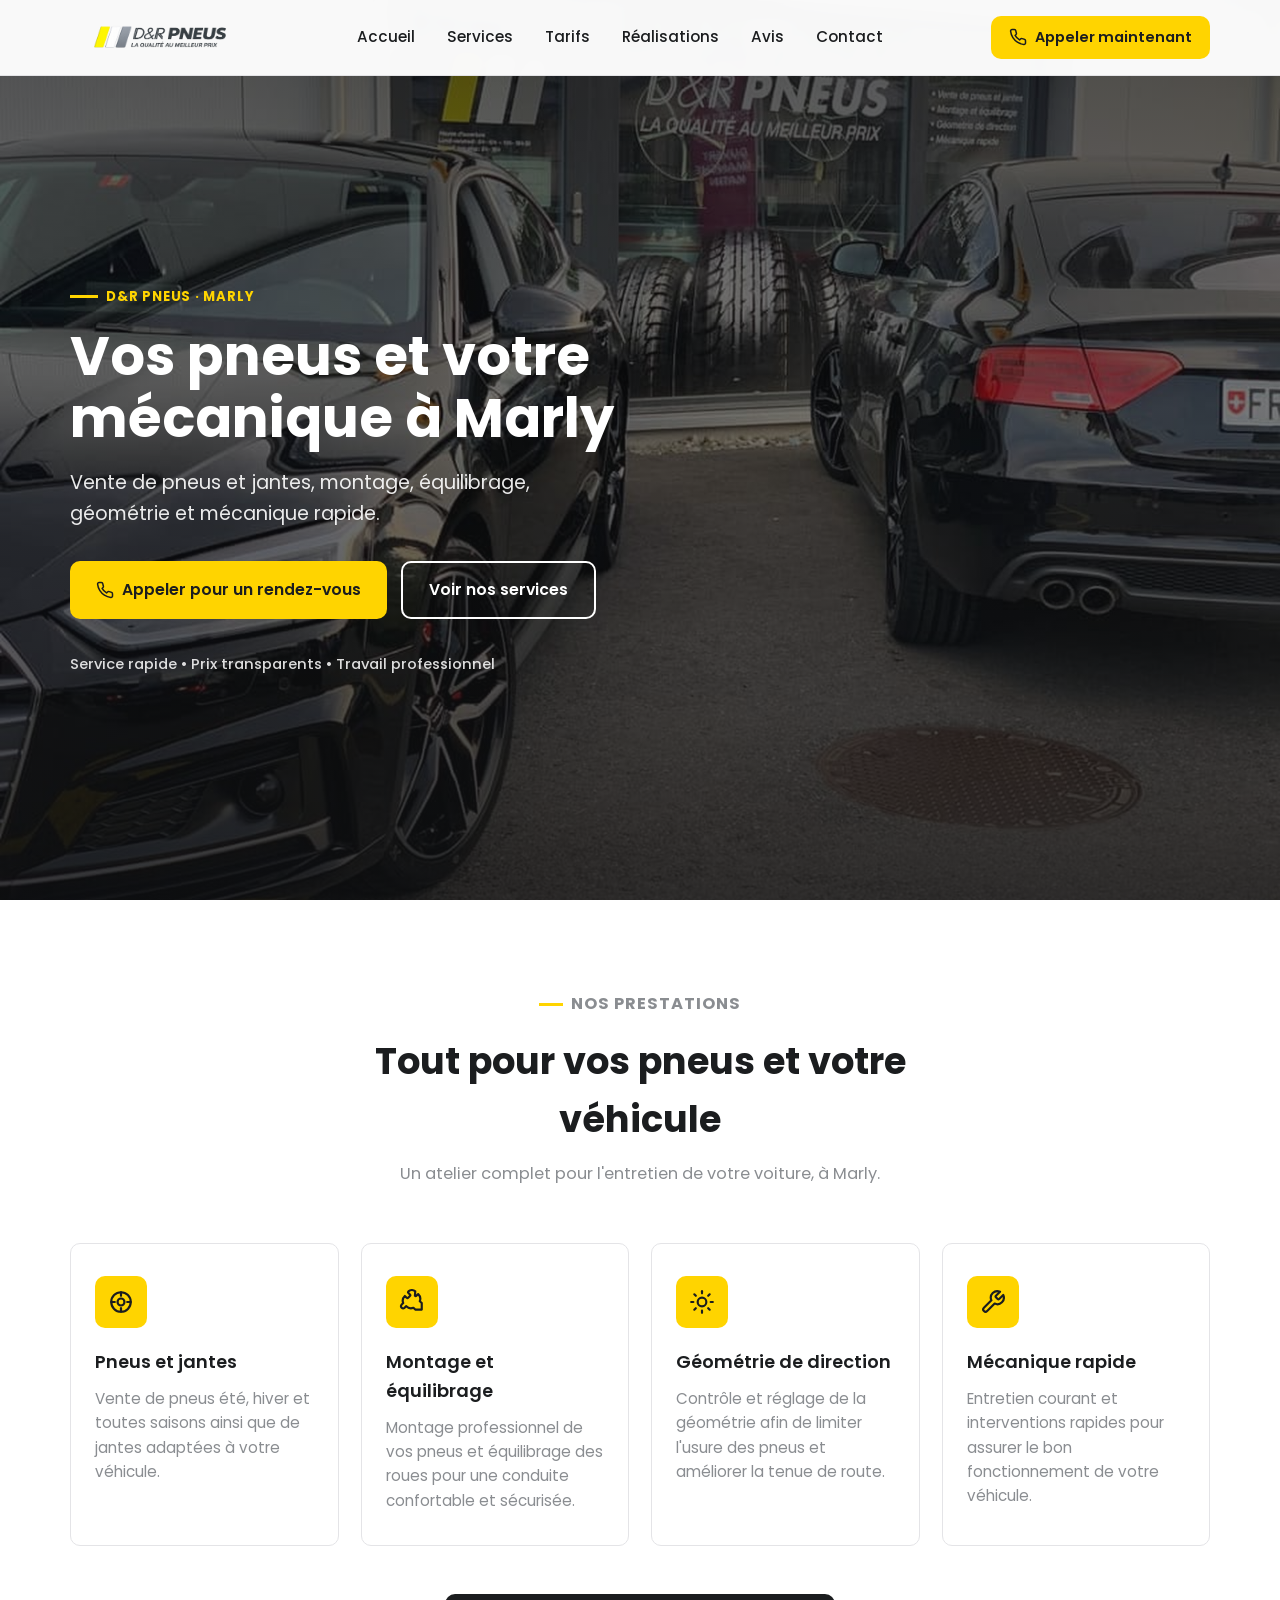
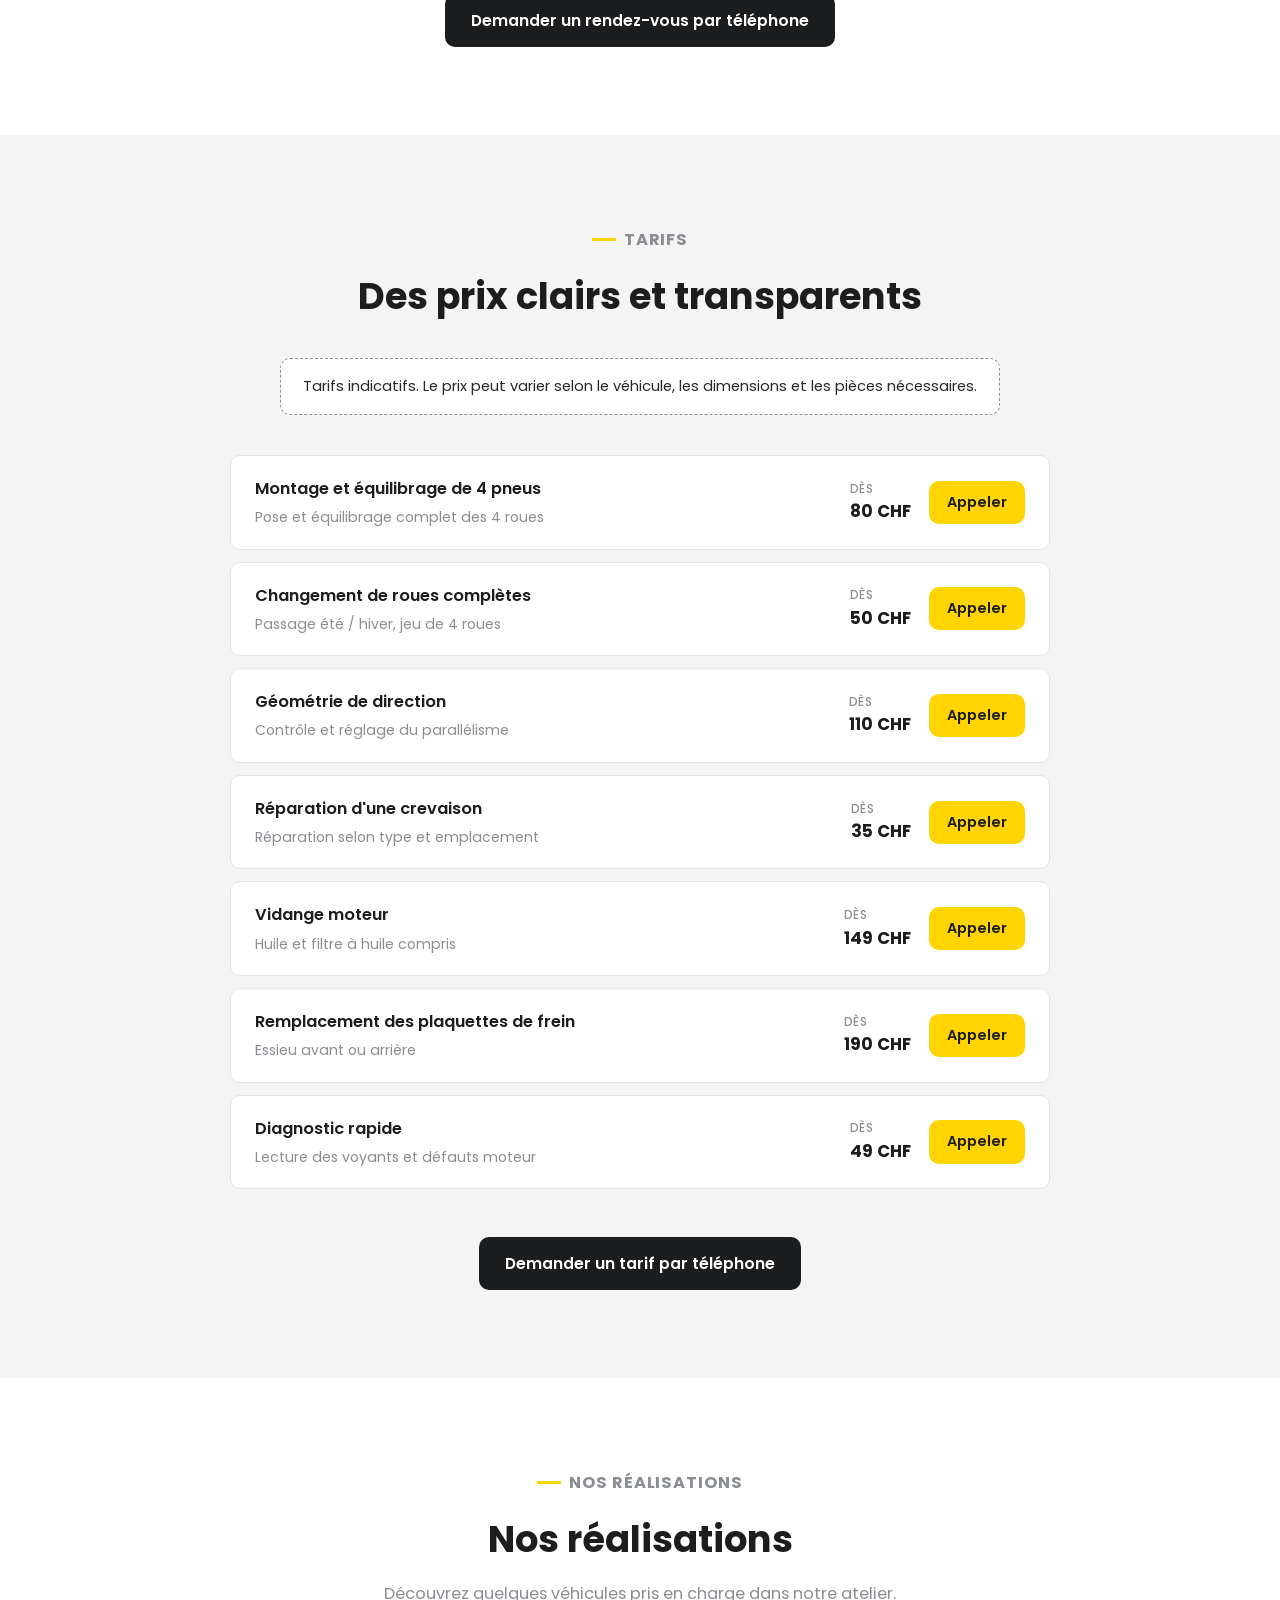
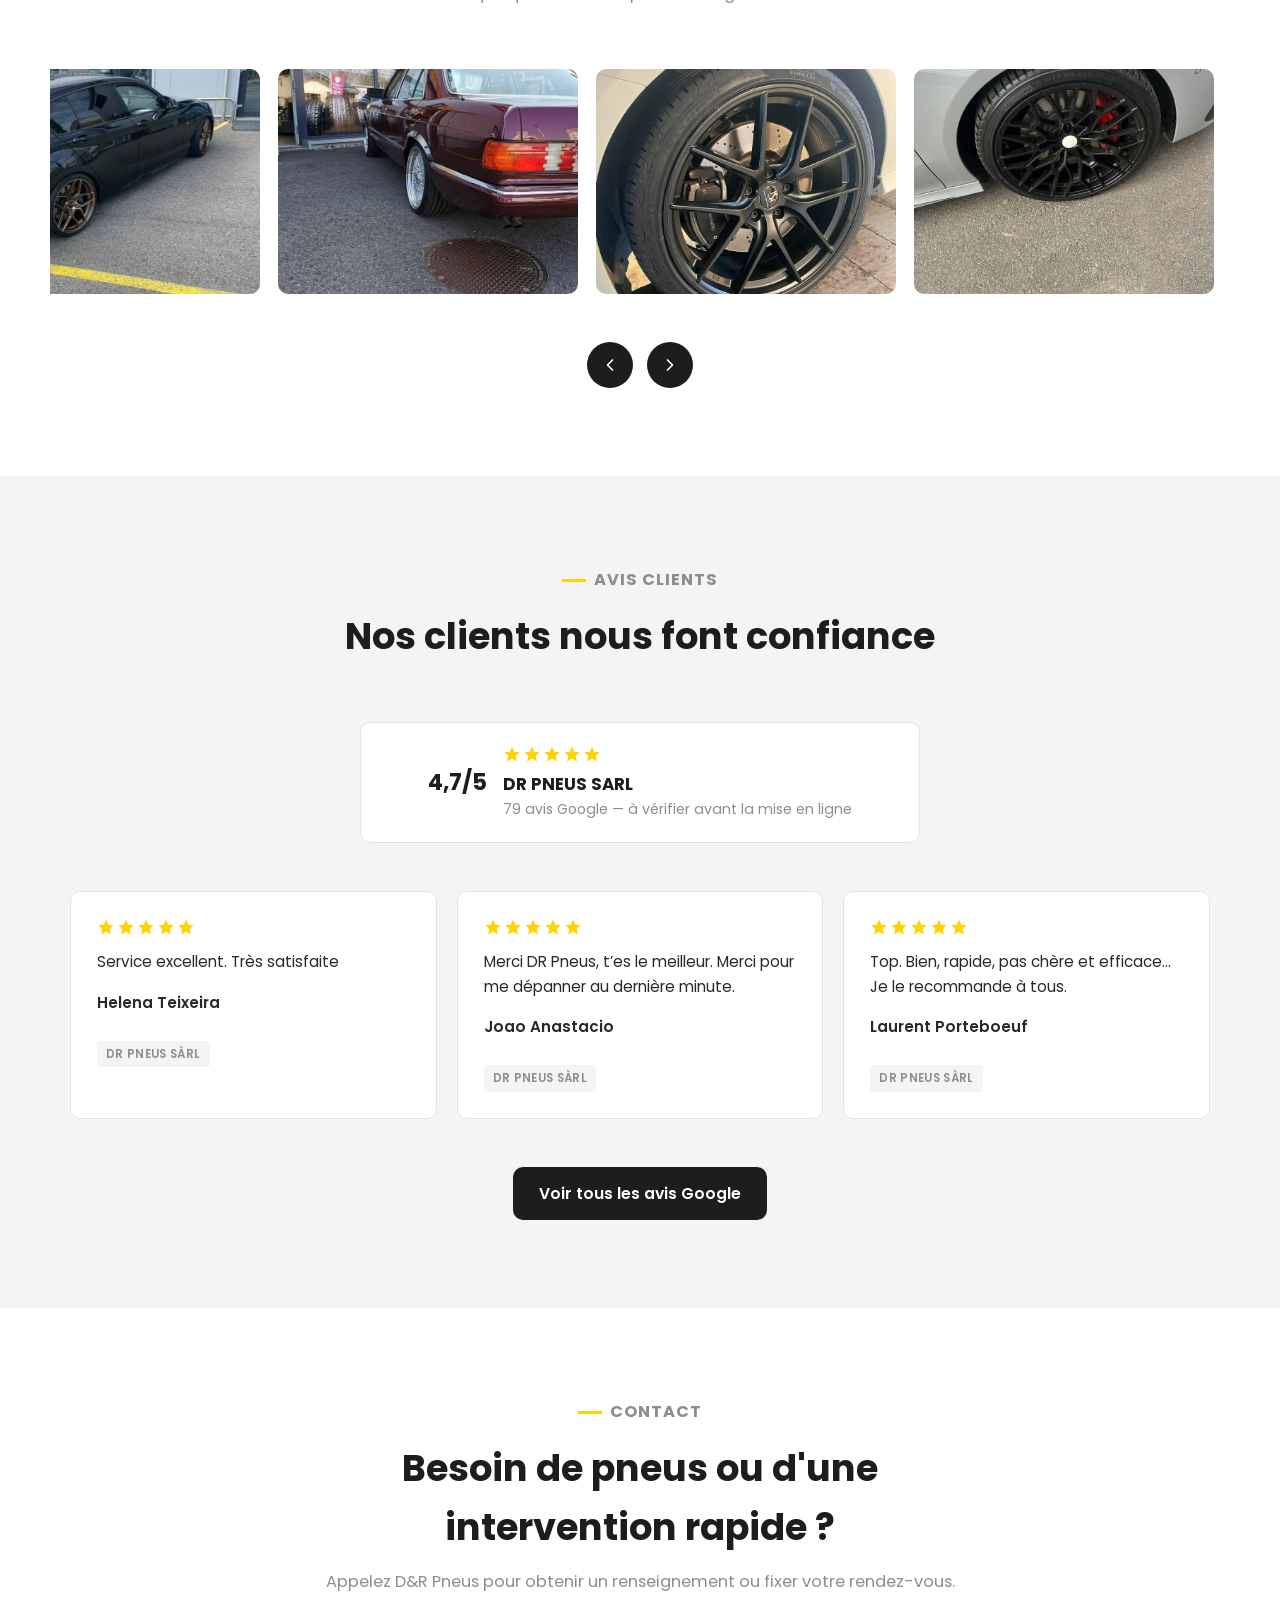
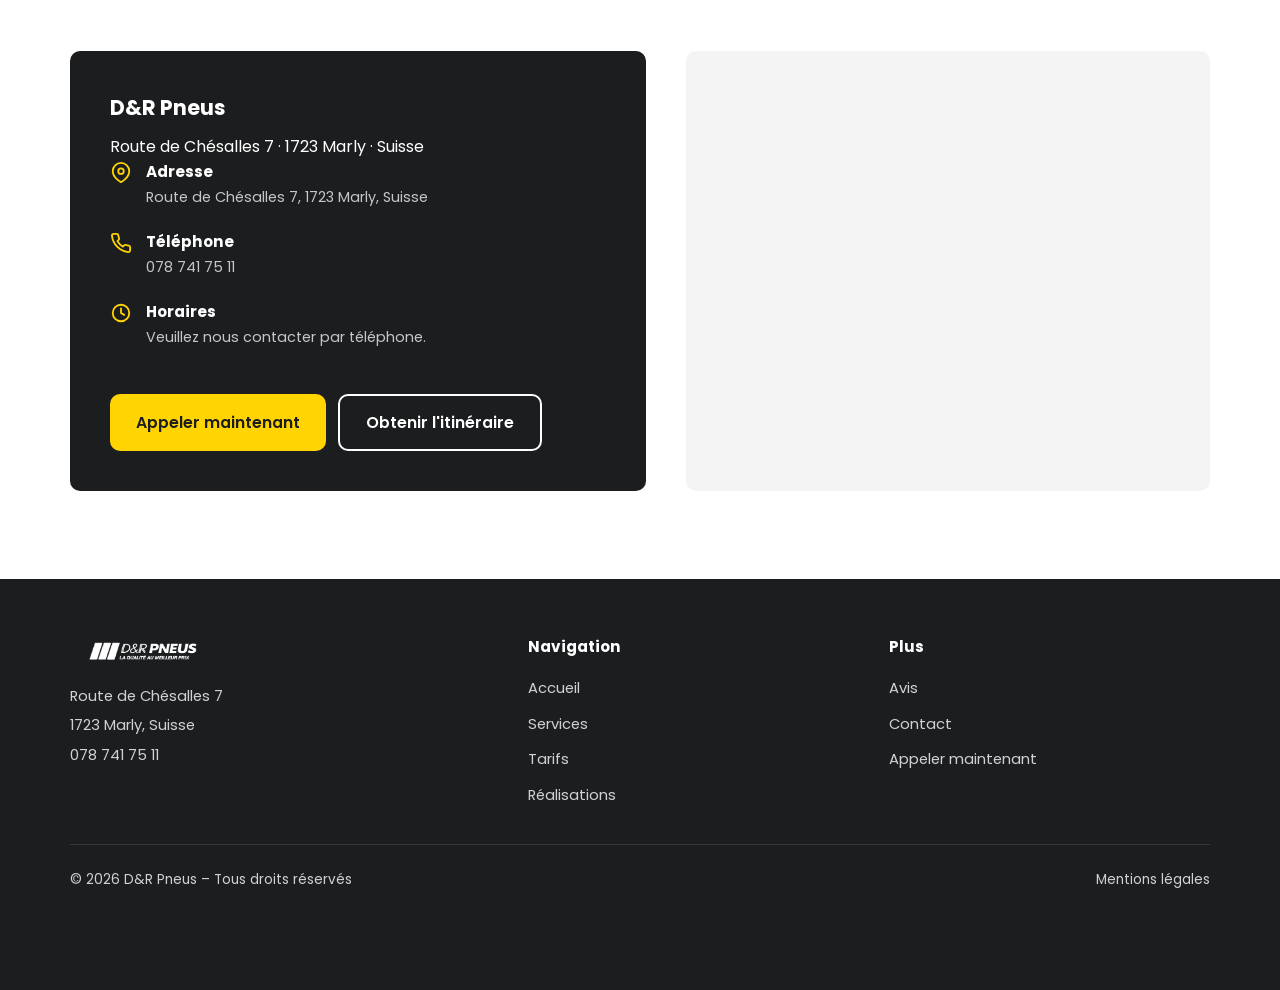
==== commit c4de9cc0: "Update index.html" ====
--- a/index.html
+++ b/index.html
@@ -360,9 +360,9 @@
               <svg viewBox="0 0 24 24" fill="currentColor"><polygon points="12 2 15 9 22 9.5 17 14.5 18.5 22 12 18 5.5 22 7 14.5 2 9.5 9 9"/></svg>
               <svg viewBox="0 0 24 24" fill="currentColor"><polygon points="12 2 15 9 22 9.5 17 14.5 18.5 22 12 18 5.5 22 7 14.5 2 9.5 9 9"/></svg>
             </div>
-            <p>Avis client à remplacer par un véritable avis Google.</p>
-            <p class="review-author">Client Google</p>
-            <span class="review-placeholder-tag">Texte à remplacer</span>
+            <p>Service excellent. Très satisfaite</p>
+            <p class="review-author">Helena Teixeira</p>
+            <span class="review-placeholder-tag">DR Pneus Sàrl</span>
           </div>
 
           <div class="review-card">
@@ -373,9 +373,9 @@
               <svg viewBox="0 0 24 24" fill="currentColor"><polygon points="12 2 15 9 22 9.5 17 14.5 18.5 22 12 18 5.5 22 7 14.5 2 9.5 9 9"/></svg>
               <svg viewBox="0 0 24 24" fill="currentColor"><polygon points="12 2 15 9 22 9.5 17 14.5 18.5 22 12 18 5.5 22 7 14.5 2 9.5 9 9"/></svg>
             </div>
-            <p>Avis client à remplacer par un véritable avis Google.</p>
-            <p class="review-author">Client Google</p>
-            <span class="review-placeholder-tag">Texte à remplacer</span>
+            <p>Merci DR Pneus, t’es le meilleur. Merci pour me dépanner au dernière minute.</p>
+            <p class="review-author">Joao Anastacio</p>
+            <span class="review-placeholder-tag">DR Pneus Sàrl</span>
           </div>
 
           <div class="review-card">
@@ -386,9 +386,9 @@
               <svg viewBox="0 0 24 24" fill="currentColor"><polygon points="12 2 15 9 22 9.5 17 14.5 18.5 22 12 18 5.5 22 7 14.5 2 9.5 9 9"/></svg>
               <svg viewBox="0 0 24 24" fill="currentColor"><polygon points="12 2 15 9 22 9.5 17 14.5 18.5 22 12 18 5.5 22 7 14.5 2 9.5 9 9"/></svg>
             </div>
-            <p>Avis client à remplacer par un véritable avis Google.</p>
-            <p class="review-author">Client Google</p>
-            <span class="review-placeholder-tag">Texte à remplacer</span>
+            <p>Top. Bien, rapide, pas chère et efficace... Je le recommande à tous.</p>
+            <p class="review-author">Laurent Porteboeuf</p>
+            <span class="review-placeholder-tag">DR Pneus Sàrl</span>
           </div>
 
         </div>
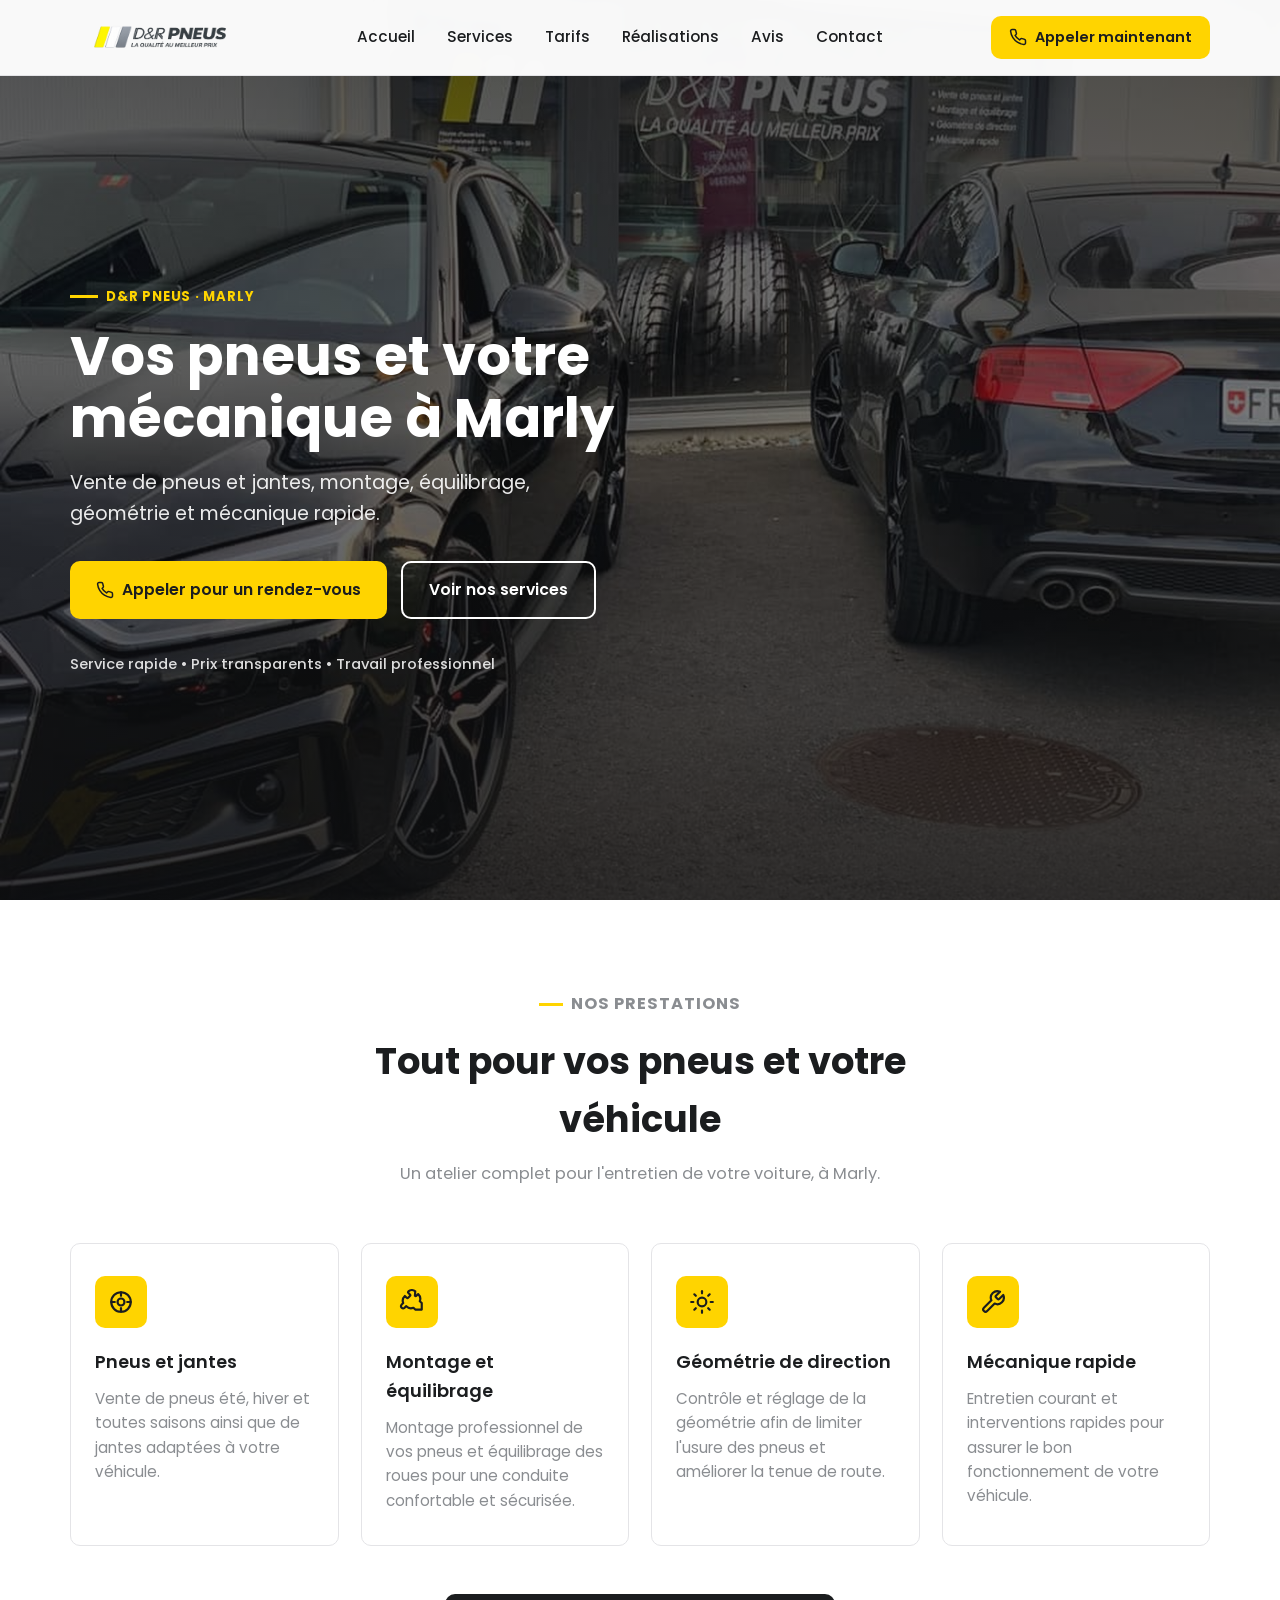
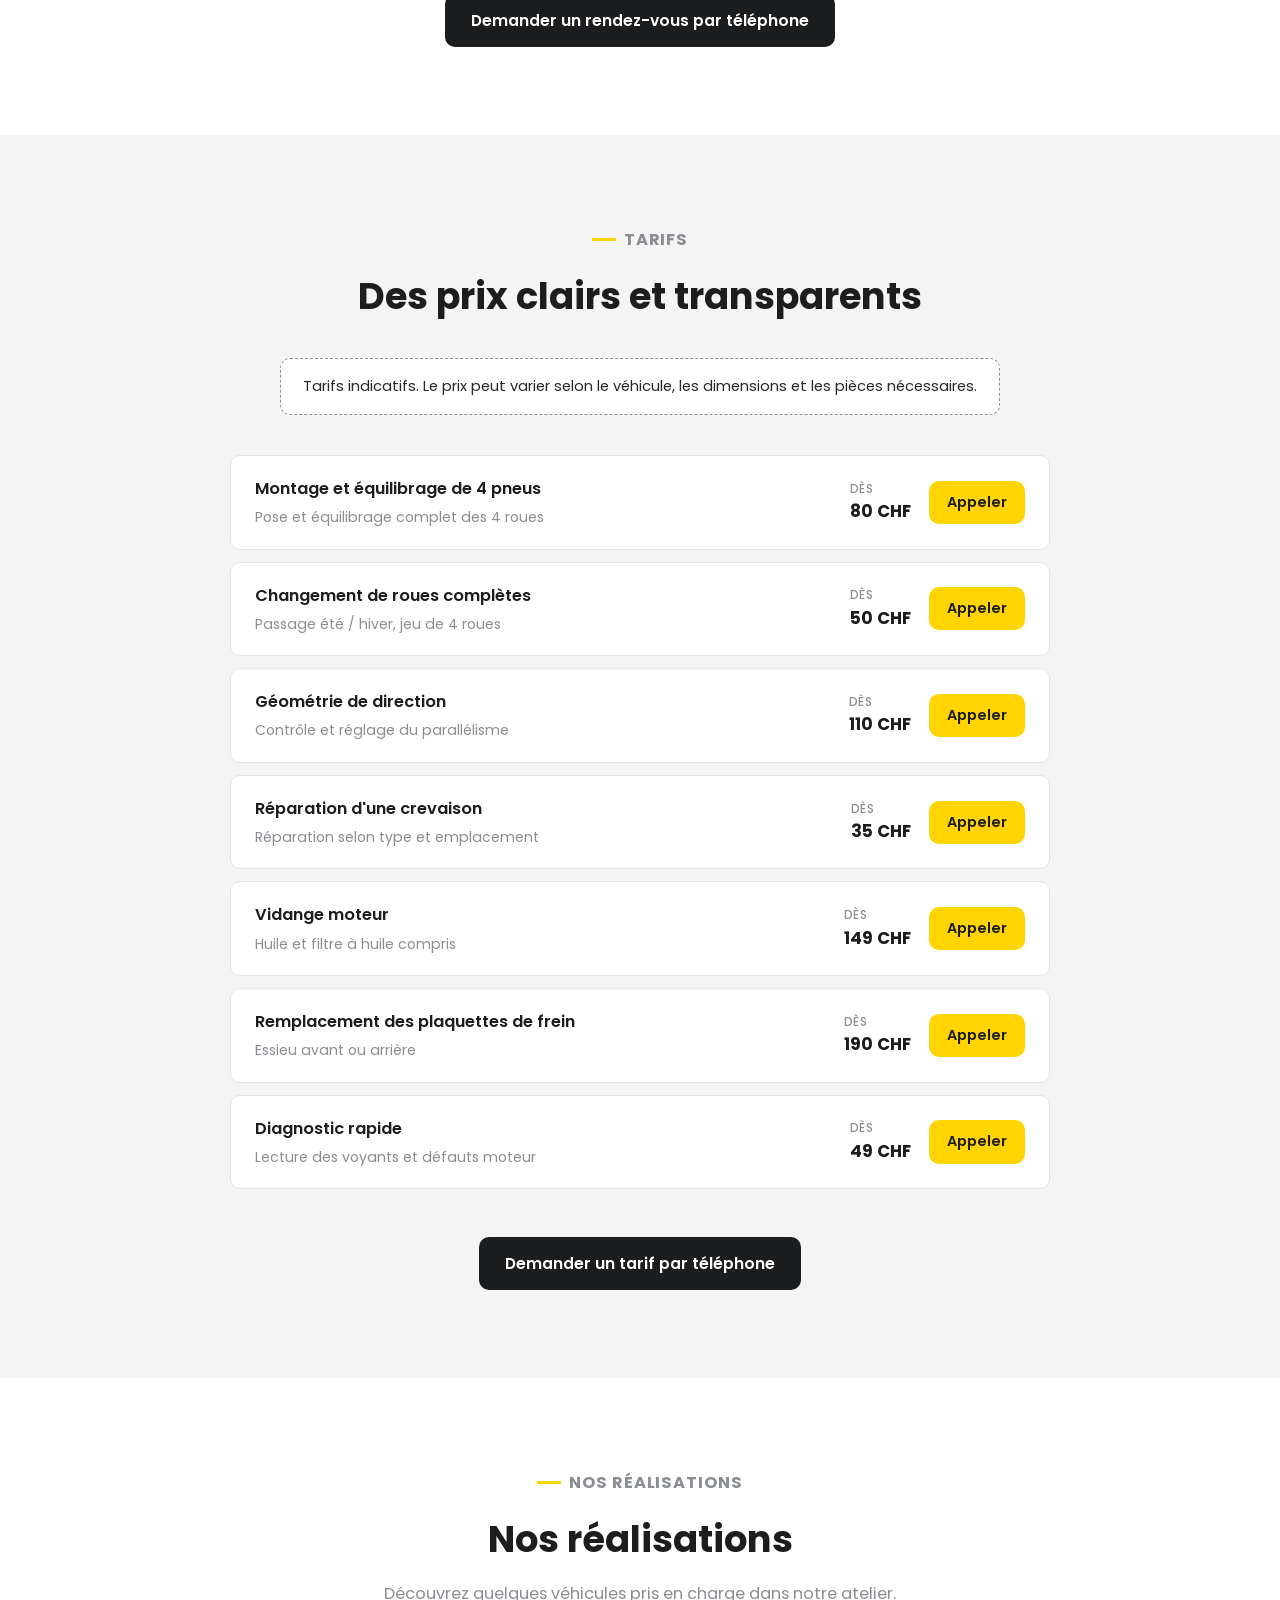
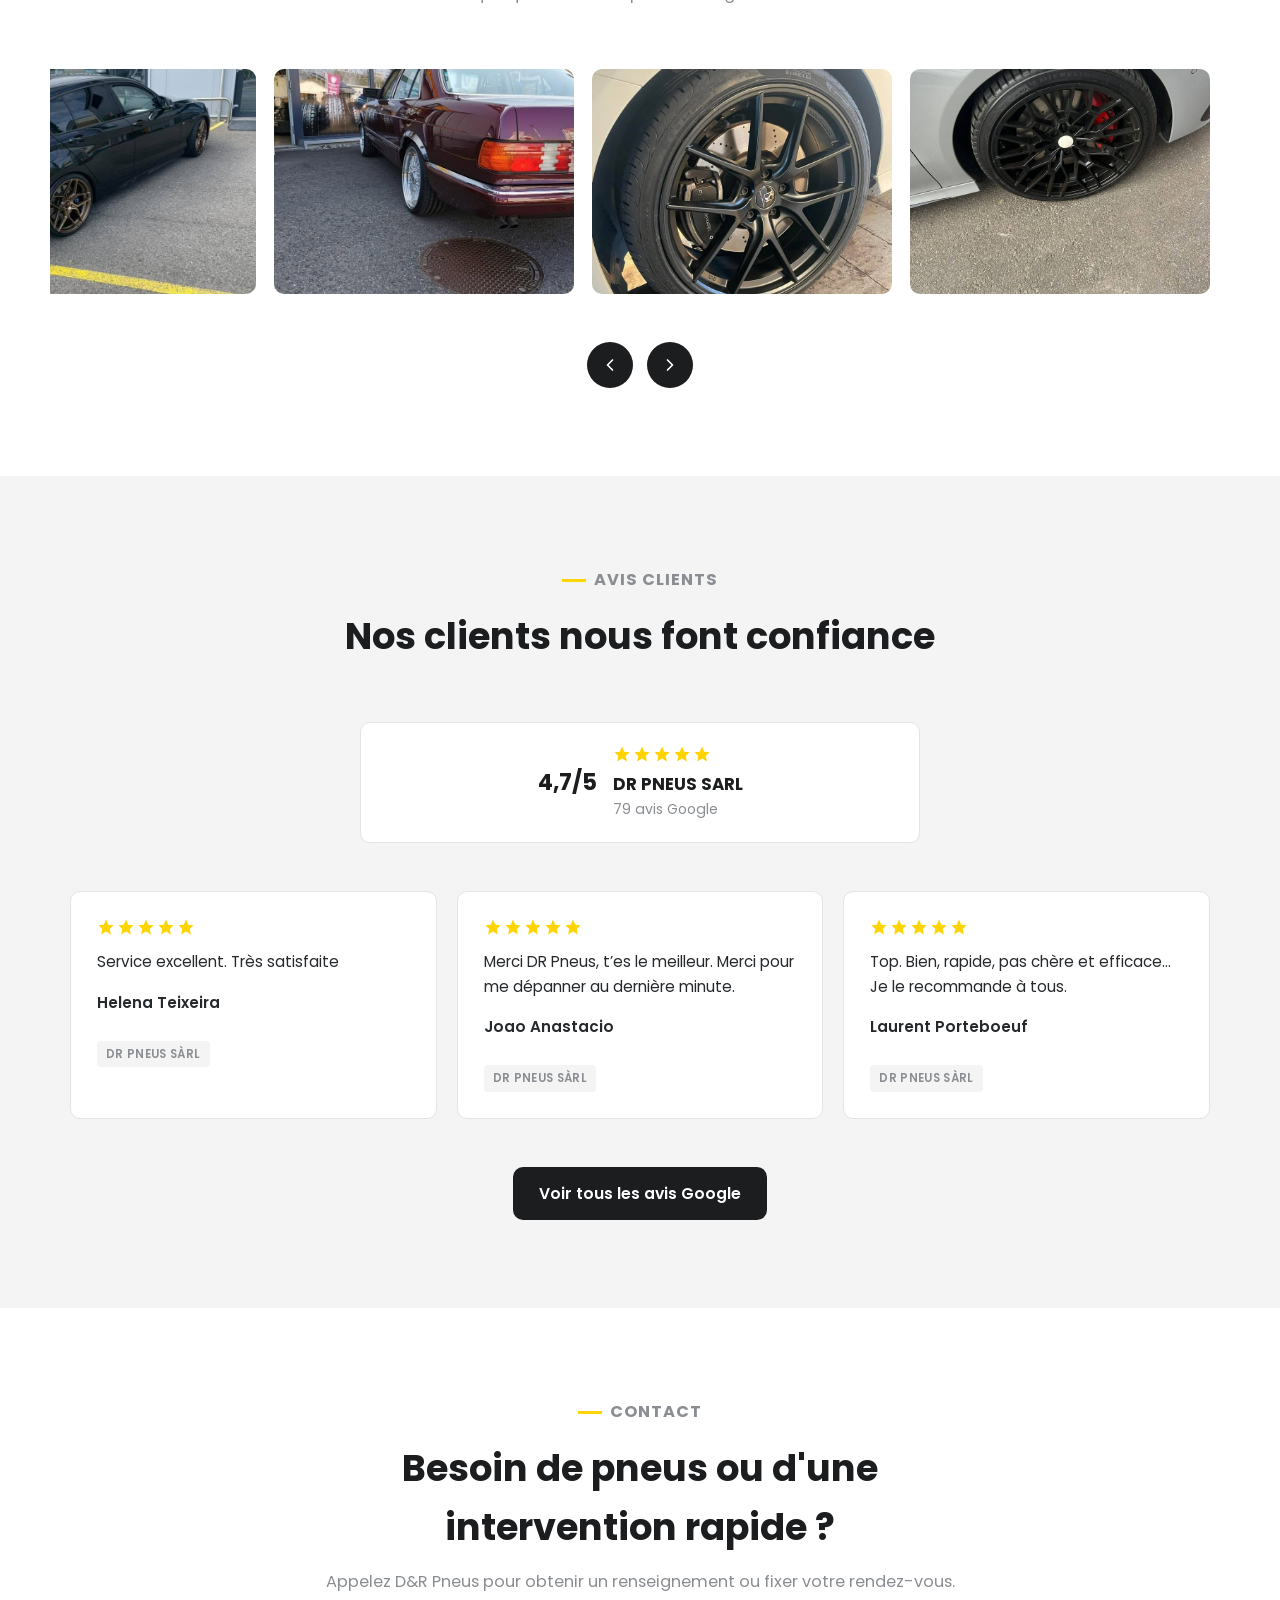
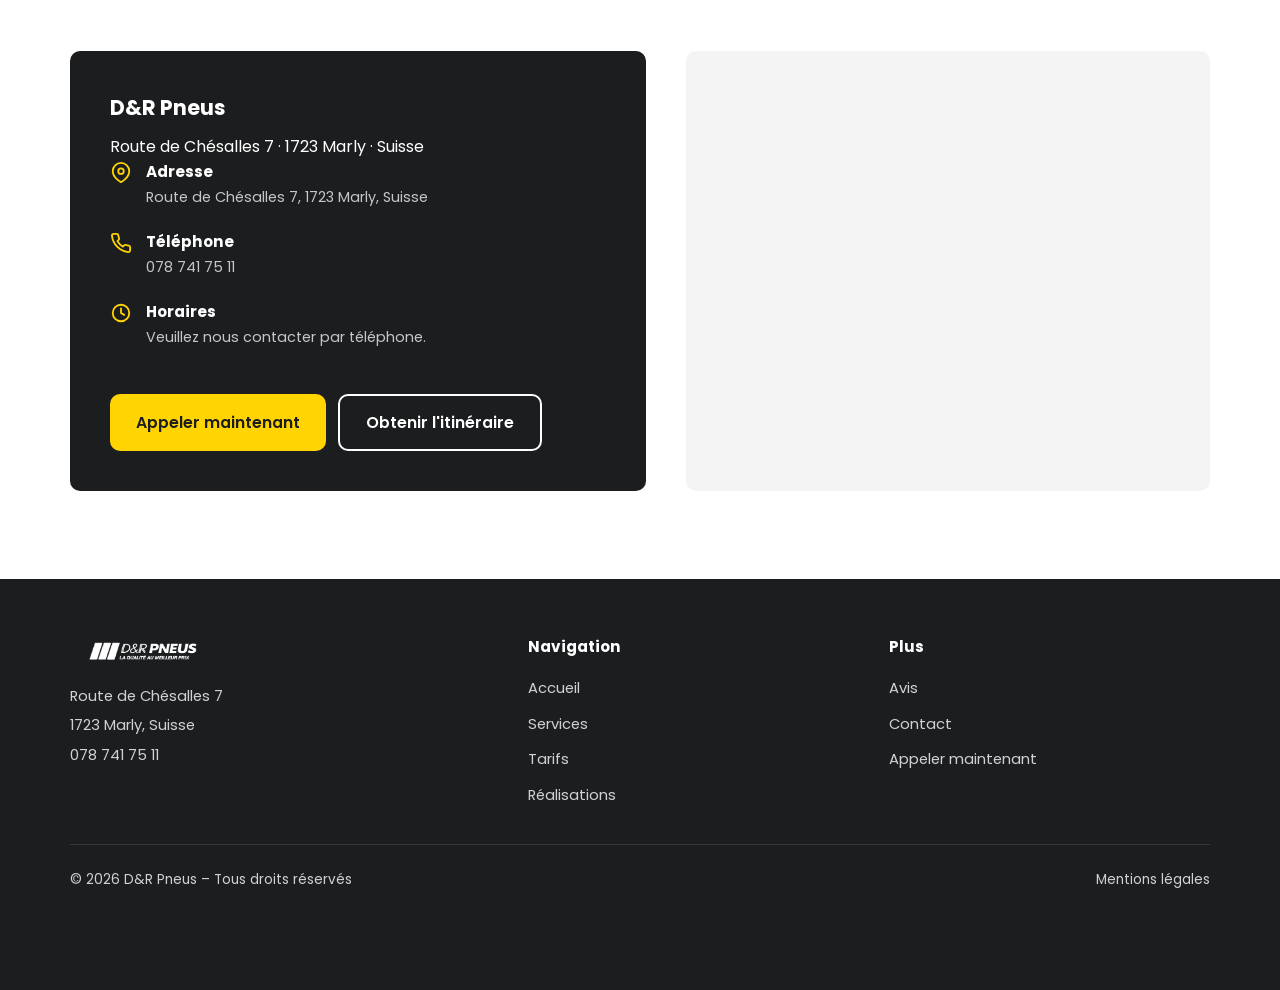
==== commit 1ad2dbdd: "Update reviews summary text in index.html Removed the note about verifying Google reviews before goi" ====
--- a/index.html
+++ b/index.html
@@ -346,7 +346,7 @@
               <svg viewBox="0 0 24 24" fill="currentColor"><polygon points="12 2 15 9 22 9.5 17 14.5 18.5 22 12 18 5.5 22 7 14.5 2 9.5 9 9"/></svg>
             </div>
             <p class="reviews-summary-name">DR PNEUS SARL</p>
-            <p class="reviews-summary-sub">79 avis Google — à vérifier avant la mise en ligne</p>
+            <p class="reviews-summary-sub">79 avis Google</p>
           </div>
         </div>
 
